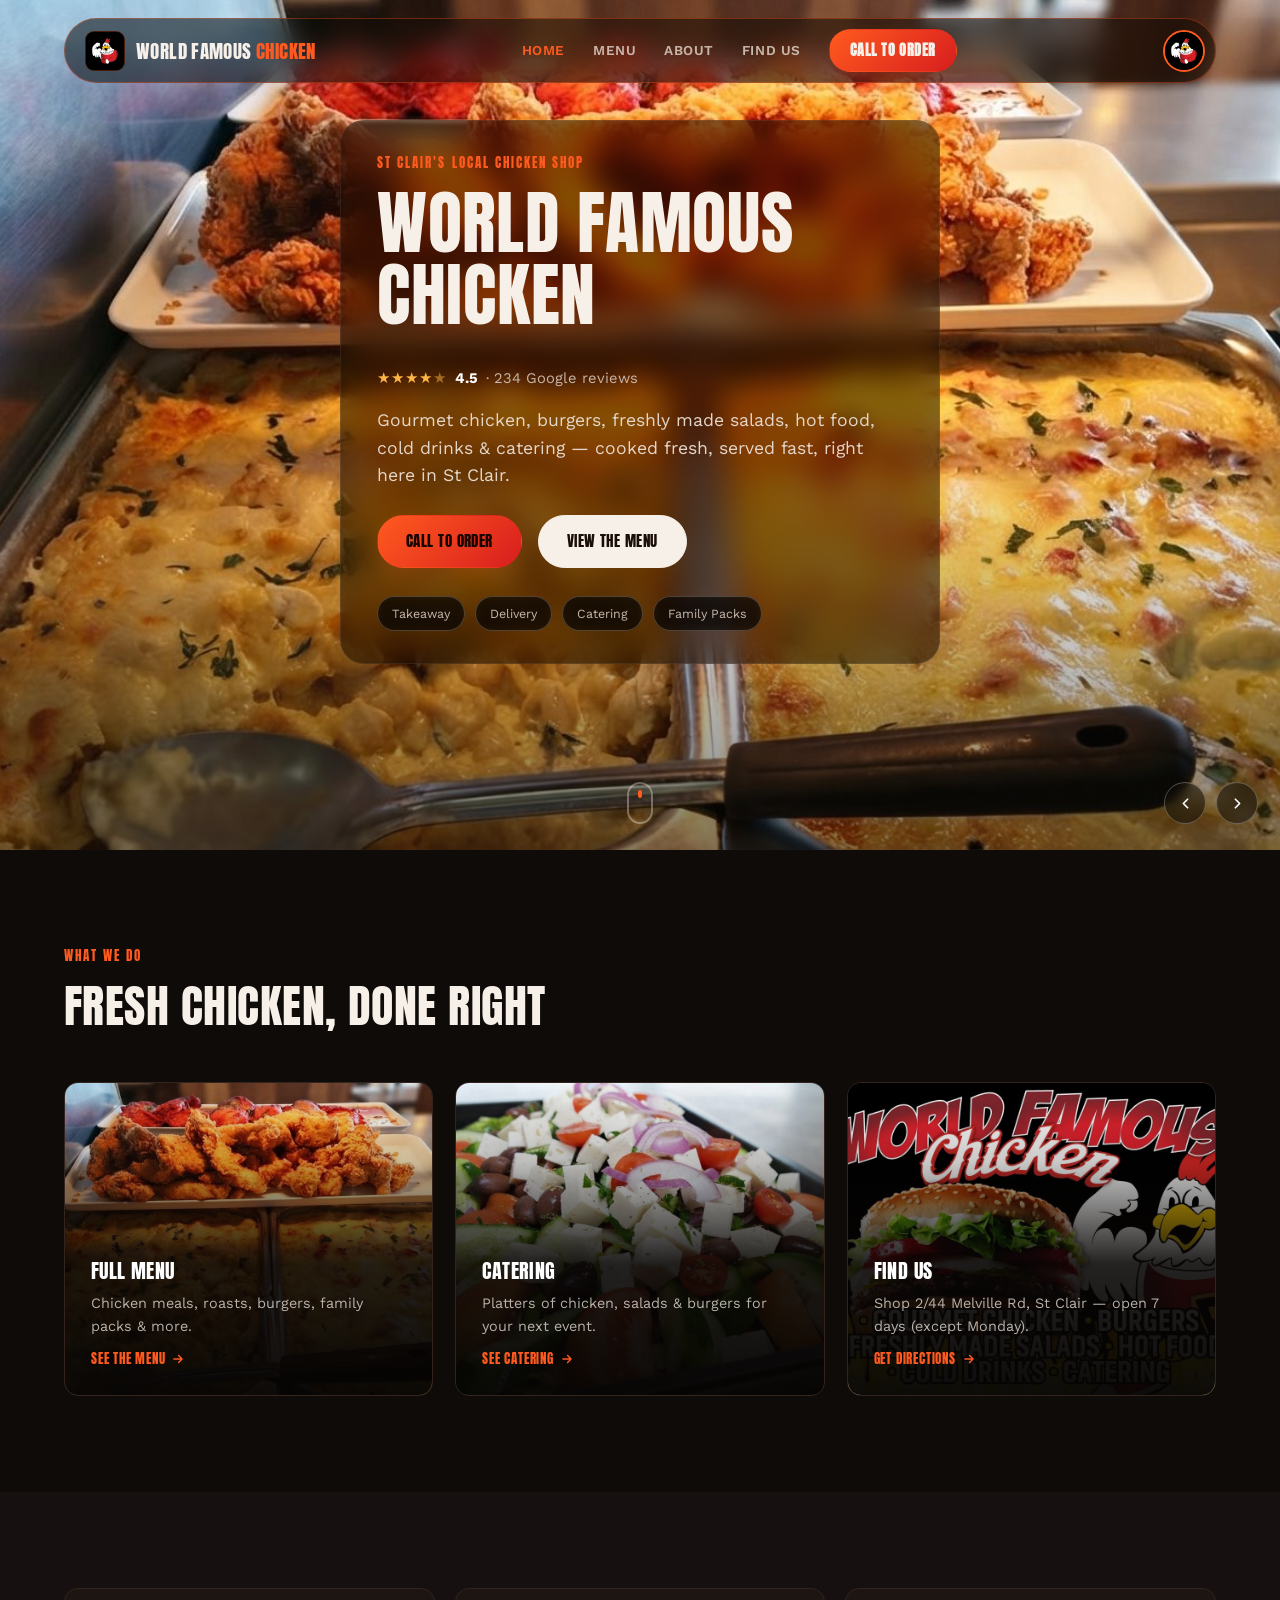
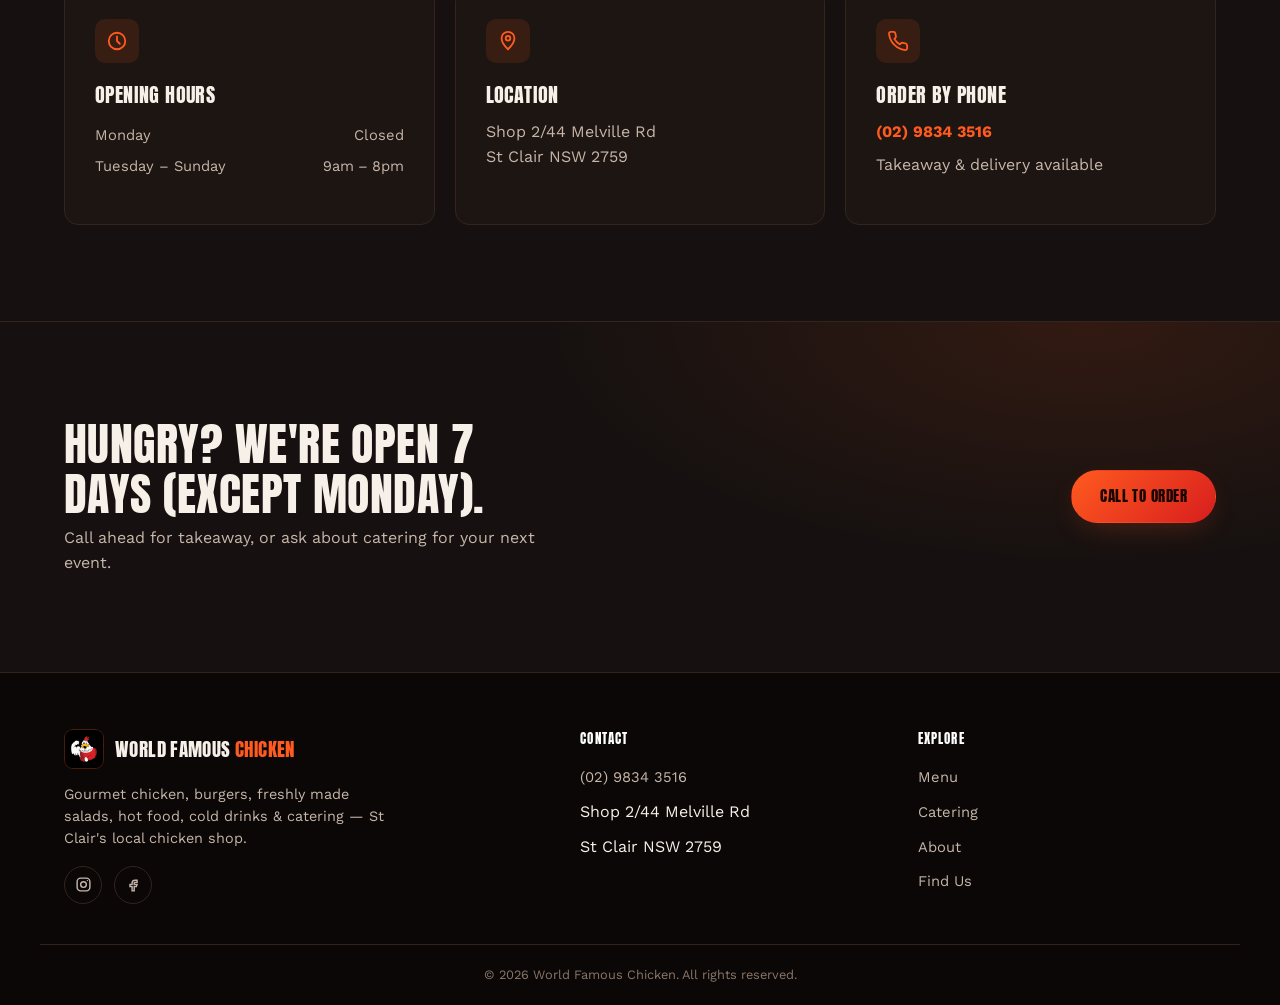
==== index.html @ 8f808a3b "Split menu into Takeaway/Catering, remove Gallery page Menu page now has a Takeaway Menu section (ex" ====
<!DOCTYPE html>
<html lang="en-AU">
<head>
<meta charset="UTF-8">
<meta name="viewport" content="width=device-width, initial-scale=1.0">
<title>World Famous Chicken | St Clair Takeaway</title>
<meta name="description" content="World Famous Chicken in St Clair NSW — gourmet chicken, burgers, freshly made salads, hot food, cold drinks and catering. Takeaway and delivery available.">
<link rel="preconnect" href="https://fonts.googleapis.com">
<link rel="preconnect" href="https://fonts.gstatic.com" crossorigin>
<link rel="stylesheet" href="https://fonts.googleapis.com/css2?family=Anton&family=Work+Sans:wght@400;500;600;700&display=swap">
<link rel="stylesheet" href="assets/css/style.css">
<script>
window.handleImgError = function (img) {
  if (img.dataset.fallbackApplied) return;
  img.dataset.fallbackApplied = 'true';
  var label = img.getAttribute('data-fallback-label') || 'Photo coming soon';
  var wrap = document.createElement('div');
  wrap.className = 'img-fallback';
  wrap.innerHTML = '<span><strong>' + label + '</strong>Photo to be added</span>';
  img.replaceWith(wrap);
};
</script>
</head>
<body>

<a class="skip-link" href="#main">Skip to content</a>
<!-- ============ HEADER ============ -->
<header class="site-header" id="siteHeader">
  <div class="container">
    <div class="header-inner">
      <a href="index.html" class="logo">
        <img src="images/logo-mascot.png" class="logo-mark" alt="World Famous Chicken mascot">
        <span class="logo-text">World Famous <em>Chicken</em></span>
      </a>

      <nav class="main-nav" id="mainNav">
      <a href="index.html" aria-current="page">Home</a>
      <a href="menu.html">Menu</a>
      <a href="about.html">About</a>
      <a href="contact.html">Find Us</a>
      <a href="tel:+61298343516" class="btn btn-primary btn-small">Call to Order</a>
      </nav>

      <span class="nav-badge">
        <img src="images/logo-mascot.png" alt="" aria-hidden="true">
      </span>

      <button class="nav-toggle" id="navToggle" aria-label="Toggle navigation" aria-expanded="false">
        <span></span><span></span><span></span>
      </button>
    </div>
  </div>
</header>
<main id="main">

  <!-- ============ HERO ============ -->
  <section class="hero" id="top">
    <div class="hero-media">
      <div class="hero-slide is-active"><img src="images/food-selection.jpg" alt="Fried chicken tenders and baked mac and cheese on display" data-fallback-label="Hot Food Display" onerror="handleImgError(this)"></div>
      <div class="hero-slide"><img src="images/greek-salad.jpg" alt="Fresh Greek salad made in-store" data-fallback-label="Fresh Salads" onerror="handleImgError(this)"></div>
      <div class="hero-slide"><img src="images/fish.jpg" alt="Fried fish and seafood cocktails on display" data-fallback-label="Hot Food Display" onerror="handleImgError(this)"></div>
      <div class="hero-overlay"></div>
      <div class="hero-arrows">
        <button class="hero-arrow" id="heroPrev" aria-label="Previous photo"><svg viewBox="0 0 24 24" fill="none" stroke="currentColor" stroke-width="2.4" stroke-linecap="round" stroke-linejoin="round"><path d="M15 6l-6 6 6 6"/></svg></button>
        <button class="hero-arrow" id="heroNext" aria-label="Next photo"><svg viewBox="0 0 24 24" fill="none" stroke="currentColor" stroke-width="2.4" stroke-linecap="round" stroke-linejoin="round"><path d="M9 6l6 6-6 6"/></svg></button>
      </div>
    </div>
    <div class="container hero-content reveal">
      <div class="hero-card">
        <p class="eyebrow">St Clair's Local Chicken Shop</p>
        <h1>World Famous<br>Chicken</h1>
        <div class="hero-rating">
          <span class="stars">★★★★<span style="opacity:.5">★</span></span>
          <strong>4.5</strong> &middot; 234 Google reviews
        </div>
        <p class="hero-sub">Gourmet chicken, burgers, freshly made salads, hot food, cold drinks &amp; catering — cooked fresh, served fast, right here in St Clair.</p>
        <div class="hero-actions">
          <a href="tel:+61298343516" class="btn btn-primary">Call to Order</a>
          <a href="menu.html" class="btn btn-light">View the Menu</a>
        </div>
        <div class="hero-tags">
          <span>Takeaway</span>
          <span>Delivery</span>
          <span>Catering</span>
          <span>Family Packs</span>
        </div>
      </div>
    </div>
    <a href="#teasers" class="scroll-cue" aria-label="Scroll to learn more"><span></span></a>
  </section>

  <!-- ============ TEASERS ============ -->
  <section class="teasers" id="teasers">
    <div class="container">
      <div class="section-head reveal">
        <p class="eyebrow">What We Do</p>
        <h2>Fresh chicken, done right</h2>
      </div>
      <div class="teaser-grid">
        <a class="teaser-card reveal" href="menu.html">
          <img src="images/food-selection.jpg" alt="Fried chicken tenders and baked mac and cheese on display" data-fallback-label="Menu" onerror="handleImgError(this)">
          <div class="teaser-overlay">
            <h3>Full Menu</h3>
            <p>Chicken meals, roasts, burgers, family packs &amp; more.</p>
            <span class="teaser-link">See the menu <svg viewBox="0 0 24 24" fill="none" stroke="currentColor" stroke-width="2.4" stroke-linecap="round" stroke-linejoin="round"><path d="M5 12h14M13 6l6 6-6 6"/></svg></span>
          </div>
        </a>
        <a class="teaser-card reveal" href="menu.html#catering">
          <img src="images/greek-salad.jpg" alt="Fresh Greek salad made in-store" data-fallback-label="Catering" onerror="handleImgError(this)">
          <div class="teaser-overlay">
            <h3>Catering</h3>
            <p>Platters of chicken, salads &amp; burgers for your next event.</p>
            <span class="teaser-link">See catering <svg viewBox="0 0 24 24" fill="none" stroke="currentColor" stroke-width="2.4" stroke-linecap="round" stroke-linejoin="round"><path d="M5 12h14M13 6l6 6-6 6"/></svg></span>
          </div>
        </a>
        <a class="teaser-card reveal" href="contact.html">
          <img src="images/world-banner.jpg" alt="World Famous Chicken branded signage" data-fallback-label="Find Us" onerror="handleImgError(this)">
          <div class="teaser-overlay">
            <h3>Find Us</h3>
            <p>Shop 2/44 Melville Rd, St Clair — open 7 days (except Monday).</p>
            <span class="teaser-link">Get directions <svg viewBox="0 0 24 24" fill="none" stroke="currentColor" stroke-width="2.4" stroke-linecap="round" stroke-linejoin="round"><path d="M5 12h14M13 6l6 6-6 6"/></svg></span>
          </div>
        </a>
      </div>
    </div>
  </section>

  <!-- ============ INFO STRIP ============ -->
  <section class="info-strip">
    <div class="container">
      <div class="info-grid">
        <div class="info-card reveal">
          <div class="info-card-icon" aria-hidden="true"><svg viewBox="0 0 24 24" fill="none" stroke="currentColor" stroke-width="2"><circle cx="12" cy="12" r="9"/><path d="M12 7v5l3 3" stroke-linecap="round"/></svg></div>
          <h3>Opening Hours</h3>
          <div class="hours-row"><span>Monday</span><span>Closed</span></div>
          <div class="hours-row"><span>Tuesday &ndash; Sunday</span><span>9am &ndash; 8pm</span></div>
        </div>
        <div class="info-card reveal">
          <div class="info-card-icon" aria-hidden="true"><svg viewBox="0 0 24 24" fill="none" stroke="currentColor" stroke-width="2"><path d="M12 21s7-6.6 7-12a7 7 0 0 0-14 0c0 5.4 7 12 7 12z"/><circle cx="12" cy="9" r="2.5"/></svg></div>
          <h3>Location</h3>
          <p style="margin:0;">Shop 2/44 Melville Rd<br>St Clair NSW 2759</p>
        </div>
        <div class="info-card reveal">
          <div class="info-card-icon" aria-hidden="true"><svg viewBox="0 0 24 24" fill="none" stroke="currentColor" stroke-width="2" stroke-linecap="round" stroke-linejoin="round"><path d="M22 16.9v3a2 2 0 0 1-2.2 2 19.8 19.8 0 0 1-8.6-3 19.5 19.5 0 0 1-6-6 19.8 19.8 0 0 1-3-8.7A2 2 0 0 1 4.1 2h3a2 2 0 0 1 2 1.7c.1.9.3 1.8.6 2.7a2 2 0 0 1-.5 2.1L8 9.7a16 16 0 0 0 6 6l1.2-1.2a2 2 0 0 1 2.1-.5c.9.3 1.8.5 2.7.6a2 2 0 0 1 1.7 2z"/></svg></div>
          <h3>Order by Phone</h3>
          <p style="margin:0;"><a href="tel:+61298343516" style="color:var(--flame1);font-weight:700;">(02) 9834 3516</a></p>
          <p style="margin-top:8px;">Takeaway &amp; delivery available</p>
        </div>
      </div>
    </div>
  </section>

  <!-- ============ CTA BANNER ============ -->
  <section class="cta-banner">
    <div class="container reveal">
      <div>
        <h2>Hungry? We're open 7 days (except Monday).</h2>
        <p>Call ahead for takeaway, or ask about catering for your next event.</p>
      </div>
      <a href="tel:+61298343516" class="btn btn-primary">Call to Order</a>
    </div>
  </section>
</main>

<!-- ============ FOOTER ============ -->
<footer class="site-footer">
  <div class="container footer-inner">
    <div class="footer-brand">
      <a href="index.html" class="logo">
        <img src="images/logo-mascot.png" class="logo-mark" alt="World Famous Chicken mascot">
        <span class="logo-text">World Famous <em>Chicken</em></span>
      </a>
      <p>Gourmet chicken, burgers, freshly made salads, hot food, cold drinks &amp; catering — St Clair's local chicken shop.</p>
      <div class="footer-social">
        <a href="https://www.instagram.com/world.famouschicken/" aria-label="Instagram" target="_blank" rel="noopener"><svg viewBox="0 0 24 24" fill="none" stroke="currentColor" stroke-width="2"><rect x="3" y="3" width="18" height="18" rx="5"/><circle cx="12" cy="12" r="4"/><circle cx="17.5" cy="6.5" r="1" fill="currentColor" stroke="none"/></svg></a>
        <a href="https://www.facebook.com/wfc202/" aria-label="Facebook" target="_blank" rel="noopener"><svg viewBox="0 0 24 24" fill="none" stroke="currentColor" stroke-width="2"><path d="M14 9h3V6h-3a4 4 0 0 0-4 4v2H7v3h3v6h3v-6h3l1-3h-4v-2a1 1 0 0 1 1-1z"/></svg></a>
      </div>
    </div>

    <div class="footer-col">
      <h4>Contact</h4>
      <ul>
        <li><a href="tel:+61298343516">(02) 9834 3516</a></li>
        <li>Shop 2/44 Melville Rd</li>
        <li>St Clair NSW 2759</li>
      </ul>
    </div>

    <div class="footer-col">
      <h4>Explore</h4>
      <ul>
        <li><a href="menu.html">Menu</a></li>
        <li><a href="menu.html#catering">Catering</a></li>
        <li><a href="about.html">About</a></li>
        <li><a href="contact.html">Find Us</a></li>
      </ul>
    </div>
  </div>
  <div class="container footer-bottom">
    <p>&copy; <span id="year"></span> World Famous Chicken. All rights reserved.</p>
  </div>
</footer>

<script src="assets/js/main.js"></script>
</body>
</html>
---- assets/css/style.css ----
/* ===========================================================
   World Famous Chicken — stylesheet
   =========================================================== */

:root{
  --bg: #0e0b09;
  --bg-alt: #161110;
  --surface: #1c1512;
  --surface-2: #241a16;
  --border: #33241d;
  --text: #f7f0e8;
  --text-dim: #c7b6a9;
  --text-faint: #8a7669;
  --flame1: #ff5a1f;
  --flame2: #d81e1e;
  --flame-glow: rgba(255, 90, 31, .28);
  --gold: #ffb545;
  --radius: 14px;
  --radius-sm: 8px;
  --maxw: 1200px;
  --ease: cubic-bezier(.22,.68,0,1);
}

*, *::before, *::after{ box-sizing: border-box; }
html{ scroll-behavior: smooth; }
html, body{ margin:0; padding:0; }

body{
  background: var(--bg);
  color: var(--text);
  font-family: "Work Sans", -apple-system, BlinkMacSystemFont, "Segoe UI", Roboto, "Helvetica Neue", Arial, sans-serif;
  line-height: 1.55;
  -webkit-font-smoothing: antialiased;
}

img{ max-width:100%; display:block; }
a{ color: inherit; text-decoration: none; }

h1,h2,h3,h4{
  font-family: "Anton", "Work Sans", sans-serif;
  font-weight: 400;
  letter-spacing: .01em;
  text-transform: uppercase;
  margin: 0 0 .5em;
  color: var(--text);
  text-wrap: balance;
}
h1{ font-size: clamp(2.3rem, 6vw, 4.4rem); line-height: 1.02; }
h2{ font-size: clamp(1.9rem, 3.8vw, 2.9rem); line-height: 1.08; }
h3{ font-size: 1.25rem; letter-spacing: .02em; }
p{ margin: 0 0 1em; color: var(--text-dim); }

.container{
  max-width: var(--maxw);
  margin: 0 auto;
  padding: 0 24px;
}

.skip-link{
  position:absolute; left:-999px; top:0;
  background: var(--flame1); color:#1a0800; padding: 10px 16px;
  border-radius: 0 0 8px 0; z-index: 200; font-weight:700;
}
.skip-link:focus{ left:0; }

/* ---------- buttons ---------- */
.btn{
  display:inline-flex; align-items:center; justify-content:center;
  padding: 14px 28px;
  border-radius: 999px;
  font-family: "Anton", sans-serif;
  font-weight: 400;
  letter-spacing: .03em;
  text-transform: uppercase;
  font-size: .92rem;
  border: 1px solid transparent;
  cursor: pointer;
  transition: transform .25s var(--ease), box-shadow .25s var(--ease), background .25s var(--ease), border-color .25s var(--ease);
  white-space: nowrap;
}
.btn:hover{ transform: translateY(-2px); }
.btn-primary{
  background: linear-gradient(135deg, var(--flame1), var(--flame2));
  color: #180500;
  box-shadow: 0 10px 30px -10px var(--flame-glow);
}
.btn-primary:hover{ box-shadow: 0 14px 34px -8px var(--flame-glow); }
.btn-outline{
  background: transparent;
  border-color: rgba(247,240,232,.28);
  color: var(--text);
}
.btn-outline:hover{ border-color: var(--flame1); color: var(--flame1); }
.btn-light{
  background: #f7f0e8;
  border-color: #f7f0e8;
  color: #1a0f08;
}
.btn-light:hover{ background:#fff; border-color:#fff; }
.btn-block{ width:100%; }
.btn-small{ padding: 10px 20px; font-size:.82rem; }

/* ---------- header ---------- */
.site-header{
  position: fixed; top:0; left:0; right:0; z-index: 100;
  padding: 18px 0;
  transition: padding .3s var(--ease);
}
.site-header.scrolled{ padding: 12px 0; }
.header-inner{
  display:flex; align-items:center; justify-content:space-between;
  gap: 18px;
  padding: 10px 10px 10px 20px;
  background: rgba(14,11,9,.55);
  backdrop-filter: blur(14px) saturate(140%);
  -webkit-backdrop-filter: blur(14px) saturate(140%);
  border: 1px solid rgba(255,90,31,.35);
  border-radius: 999px;
  transition: background .3s var(--ease), border-color .3s var(--ease), box-shadow .3s var(--ease);
}
.site-header.scrolled .header-inner{
  background: rgba(14,11,9,.92);
  border-color: rgba(255,90,31,.55);
  box-shadow: 0 10px 30px -14px rgba(0,0,0,.6);
}
.nav-badge{
  display:flex; align-items:center; justify-content:center;
  width:42px; height:42px; border-radius:50%; flex-shrink:0;
  border: 2px solid var(--flame1); overflow:hidden;
  background:#0b0704;
}
.nav-badge img{ width:100%; height:100%; object-fit:cover; }
.logo{ display:flex; align-items:center; gap:11px; font-family:"Anton",sans-serif; font-weight:400; font-size:1.2rem; letter-spacing:.02em; text-transform:uppercase; }
.logo-mark{
  display:inline-block;
  width:40px; height:40px; border-radius: 9px;
  object-fit: cover; object-position: center;
  background: #0b0704;
  border: 1px solid rgba(255,90,31,.25);
}
.logo-text em{ color: var(--flame1); font-style: normal; }

.main-nav{ display:flex; align-items:center; gap: 28px; }
.main-nav a{
  font-size:.85rem; color: var(--text-dim); font-weight:600;
  letter-spacing:.04em; text-transform:uppercase;
  transition: color .2s;
}
.main-nav a:hover{ color: var(--text); }
.main-nav a.btn{ color: inherit; }
.main-nav a[aria-current="page"]{ color: var(--flame1); }

.nav-toggle{
  display:none; background:none; border:0; cursor:pointer;
  width:40px; height:40px; padding:8px; flex-direction:column; justify-content:space-between;
}
.nav-toggle span{ display:block; height:2px; background: var(--text); border-radius:2px; transition: transform .25s, opacity .25s; }

/* ---------- hero ---------- */
.hero{
  position:relative; min-height: 92vh; display:flex; align-items:center;
  overflow:hidden; padding-top: 90px;
}
.hero-media{ position:absolute; inset:0; z-index:0; }
.hero-slide{ position:absolute; inset:0; opacity:0; transition: opacity 1.1s ease; }
.hero-slide.is-active{ opacity:1; }
.hero-slide img{ width:100%; height:100%; object-fit:cover; }
.hero-media .img-fallback{ position:absolute; inset:0; }
.hero-arrows{
  position:absolute; right: 22px; bottom: 26px; z-index:2;
  display:flex; gap:10px;
}
.hero-arrow{
  width:42px; height:42px; border-radius:50%;
  display:flex; align-items:center; justify-content:center;
  background: rgba(14,11,9,.55); border:1px solid rgba(247,240,232,.28);
  color:#fff; cursor:pointer; transition: all .2s;
  backdrop-filter: blur(6px);
}
.hero-arrow:hover{ background: var(--flame1); border-color: var(--flame1); color:#180500; }
.hero-arrow svg{ width:17px; height:17px; }
.hero-overlay{
  position:absolute; inset:0;
  background: linear-gradient(180deg, rgba(9,6,5,0) 55%, rgba(9,6,5,.5) 100%);
}
.hero-content{ position:relative; z-index:1; max-width: 760px; padding-top: 30px; padding-bottom: 90px; }
.hero-card{
  display:inline-block; max-width: 600px;
  padding: 32px 36px;
  background: rgba(9,6,5,.5);
  backdrop-filter: blur(16px) saturate(140%);
  -webkit-backdrop-filter: blur(16px) saturate(140%);
  border-radius: 24px;
  border: 1px solid rgba(255,255,255,.07);
}
.eyebrow{
  font-family: "Anton", sans-serif;
  text-transform: uppercase; letter-spacing:.16em; font-size:.8rem;
  color: var(--flame1); font-weight:400; margin-bottom: 14px;
}
.hero-sub{ font-size: 1.1rem; max-width: 560px; color: #e4d7ca; }
.hero-actions{ display:flex; gap:16px; flex-wrap:wrap; margin: 26px 0 28px; }
.hero-tags{ display:flex; flex-wrap:wrap; gap:10px; }
.hero-tags span{
  font-size:.78rem; padding: 7px 14px; border-radius:999px;
  border:1px solid rgba(247,240,232,.22); color: var(--text-dim);
  background: rgba(9,6,5,.55); backdrop-filter: blur(4px);
}
.hero-rating{
  display:inline-flex; align-items:center; gap:8px; margin-bottom:18px;
  font-size:.92rem; color: var(--text-dim);
}
.hero-rating .stars{ color: var(--gold); letter-spacing:1px; }
.hero-rating strong{ color:#fff; }

.scroll-cue{
  position:absolute; bottom: 26px; left:50%; transform: translateX(-50%);
  width: 26px; height: 42px; border: 2px solid rgba(247,240,232,.35); border-radius: 20px;
  z-index:1;
}
.scroll-cue span{
  position:absolute; top:6px; left:50%; transform: translateX(-50%);
  width:4px; height:8px; border-radius:2px; background: var(--flame1);
  animation: cue 1.8s infinite;
}
@keyframes cue{ 0%{ opacity:1; top:6px; } 70%{ opacity:0; top:22px; } 100%{ opacity:0; top:6px; } }

/* ---------- interior page hero ---------- */
.page-hero{
  position:relative; overflow:hidden;
  padding: 164px 0 60px;
  background:
    radial-gradient(700px 420px at 12% 0%, rgba(255,90,31,.14), transparent 60%),
    var(--bg);
  border-bottom: 1px solid var(--border);
}
.page-hero .eyebrow{ margin-bottom: 10px; }
.page-hero h1{ font-size: clamp(2.1rem, 4.6vw, 3.3rem); max-width: 720px; }
.page-hero p{ max-width: 620px; font-size: 1.05rem; margin:0; }

/* ---------- sections generic ---------- */
section{ padding: 96px 0; }
.section-head{ max-width: 700px; margin-bottom: 52px; }
.section-head.light h2, .section-head.light p{ color: #fff; }
.section-head.light .section-sub{ color: rgba(255,255,255,.65); }
.section-sub{ color: var(--text-dim); font-size: 1.05rem; }

/* ---------- homepage teaser cards ---------- */
.teasers{ background: var(--bg); }
.teaser-grid{ display:grid; grid-template-columns: repeat(3, 1fr); gap: 22px; }
.teaser-card{
  position:relative; display:block; overflow:hidden;
  border-radius: var(--radius); border:1px solid var(--border);
  aspect-ratio: 4/3.4;
  transition: transform .3s var(--ease), border-color .3s;
}
.teaser-card:hover{ transform: translateY(-4px); border-color: rgba(255,90,31,.4); }
.teaser-card img{ width:100%; height:100%; object-fit:cover; transition: transform .6s var(--ease); }
.teaser-card:hover img{ transform: scale(1.05); }
.teaser-card .img-fallback{ position:absolute; inset:0; }
.teaser-overlay{
  position:absolute; inset:0; display:flex; flex-direction:column; justify-content:flex-end;
  padding: 26px; background: linear-gradient(0deg, rgba(6,4,3,.97) 0%, rgba(6,4,3,.88) 42%, rgba(6,4,3,.2) 75%, transparent 100%);
}
.teaser-overlay h3{ color:#fff; margin-bottom: 6px; }
.teaser-overlay p{ color: rgba(247,240,232,.72); font-size:.9rem; margin: 0 0 12px; max-width: 32ch; }
.teaser-link{
  display:inline-flex; align-items:center; gap:6px;
  color: var(--flame1); font-family:"Anton",sans-serif; font-weight:400; font-size:.82rem;
  text-transform: uppercase; letter-spacing:.06em;
}
.teaser-link svg{ width:14px; height:14px; transition: transform .25s var(--ease); }
.teaser-card:hover .teaser-link svg{ transform: translateX(4px); }

/* ---------- info strip (hours / address / phone) ---------- */
.info-strip{ background: var(--bg-alt); }
.info-grid{ display:grid; grid-template-columns: repeat(3, 1fr); gap: 20px; }
.info-card{
  background: var(--surface); border:1px solid var(--border); border-radius: var(--radius);
  padding: 30px; transition: transform .3s var(--ease), border-color .3s;
}
.info-card:hover{ transform: translateY(-4px); border-color: rgba(255,90,31,.35); }
.info-card-icon{
  width:44px; height:44px; border-radius: 10px;
  background: rgba(255,90,31,.12); color: var(--flame1);
  display:flex; align-items:center; justify-content:center; margin-bottom: 16px;
}
.info-card-icon svg{ width:22px; height:22px; }
.info-card h3{ margin-bottom:10px; }
.info-card .hours-row{ display:flex; justify-content:space-between; font-size:.92rem; padding:4px 0; color: var(--text-dim); }
.info-card .hours-row.today{ color: var(--text); font-weight:600; }
.info-card .hours-row span:last-child{ font-variant-numeric: tabular-nums; }

/* ---------- cta banner ---------- */
.cta-banner{
  background:
    radial-gradient(900px 400px at 85% 0%, rgba(255,90,31,.12), transparent 60%),
    var(--bg-alt);
  border-top: 1px solid var(--border);
}
.cta-banner .container{
  display:flex; align-items:center; justify-content:space-between; flex-wrap:wrap; gap: 24px;
}
.cta-banner h2{ margin:0; max-width: 520px; }
.cta-banner p{ margin: 8px 0 0; max-width: 480px; }

/* ---------- menu ---------- */
.menu-nav{
  position: sticky; top: 74px; z-index: 40;
  display:flex; gap:10px; overflow-x:auto; padding: 14px 0;
  background: var(--bg); border-bottom: 1px solid var(--border);
  scrollbar-width: none;
}
.menu-nav::-webkit-scrollbar{ display:none; }
.menu-nav a{
  flex: 0 0 auto; padding: 9px 18px; border-radius:999px; border:1px solid var(--border);
  font-family:"Anton",sans-serif; font-size:.8rem; letter-spacing:.04em; text-transform:uppercase;
  color: var(--text-dim); transition: all .2s;
}
.menu-nav a:hover, .menu-nav a.active{ color:#180500; background: linear-gradient(135deg, var(--flame1), var(--flame2)); border-color: transparent; }

.menu-takeaway-wrap{ position:relative; }
.menu-section-head{ padding: 56px 0 8px; scroll-margin-top: 90px; }
.menu-section-head + .menu-section-head{ border-top: 1px solid var(--border); margin-top: 20px; }
.menu-section-head h2{ margin: 6px 0 12px; }
.menu-section-head p{ max-width: 640px; }

.catering-placeholder{
  border: 1px dashed var(--border); border-radius: 20px;
  padding: 48px 32px; text-align:center; background: var(--surface);
  margin-bottom: 20px;
}
.catering-placeholder p{ max-width:520px; margin:0 auto 22px; font-size:1.05rem; }

.menu-category{ padding: 64px 0; border-bottom: 1px solid var(--border); scroll-margin-top: 150px; }
.menu-category:last-child{ border-bottom:none; }
.menu-cat-head{ display:flex; align-items:baseline; gap:16px; margin-bottom: 30px; }
.menu-cat-head h2{ margin:0; }
.menu-cat-note{ color: var(--text-faint); font-size:.85rem; }

.menu-grid{ display:grid; grid-template-columns: repeat(2, 1fr); gap: 14px 32px; }
.menu-item{
  display:flex; justify-content:space-between; gap: 18px;
  padding: 16px 0; border-bottom: 1px dashed var(--border);
}
.menu-item-name{ font-family:"Anton",sans-serif; font-size:1rem; letter-spacing:.01em; color:#fff; margin-bottom:4px; text-transform:none; }
.menu-item-desc{ font-size:.86rem; color: var(--text-faint); margin:0; }
.menu-item-price{
  font-variant-numeric: tabular-nums; font-weight:700; color: var(--flame1);
  white-space:nowrap; text-align:right; font-size:1rem; padding-top:1px;
}
.menu-item-price small{ display:block; font-size:.68rem; color: var(--text-faint); font-weight:500; text-transform:uppercase; letter-spacing:.05em; }

.menu-tier-price{ display:flex; flex-direction:column; gap:2px; align-items:flex-end; }
.menu-tier-price .tier{ display:flex; gap:8px; align-items:baseline; justify-content:flex-end; }
.menu-tier-price .tier-label{ font-size:.68rem; color:var(--text-faint); text-transform:uppercase; letter-spacing:.05em; width:44px; text-align:right; }

.family-pack-grid{ display:grid; grid-template-columns: repeat(4, 1fr); gap: 18px; }
.family-pack-card{
  background: var(--surface); border:1px solid var(--border); border-radius: var(--radius);
  padding: 24px; display:flex; flex-direction:column; gap:10px;
  transition: transform .3s var(--ease), border-color .3s;
}
.family-pack-card:hover{ transform: translateY(-4px); border-color: rgba(255,90,31,.4); }
.family-pack-card .price{ font-family:"Anton",sans-serif; font-size:1.8rem; color: var(--flame1); }
.family-pack-card h3{ margin-bottom:0; font-size:1.05rem; }
.family-pack-card p{ font-size:.85rem; margin:0; }

/* ---------- fallback placeholder ---------- */
.img-fallback{
  width:100%; height:100%; min-height: 100%;
  display:flex; align-items:center; justify-content:center; text-align:center;
  padding: 20px;
  background:
    radial-gradient(circle at 30% 20%, rgba(255,90,31,.16), transparent 55%),
    repeating-linear-gradient(135deg, rgba(247,240,232,.035) 0 2px, transparent 2px 14px),
    linear-gradient(160deg, #221712, #100b09);
  color: var(--text-dim);
  font-size: .82rem;
  border: 1px dashed rgba(247,240,232,.14);
}
.img-fallback strong{ display:block; color: var(--flame1); font-weight:700; margin-bottom:4px; font-size:.9rem; }

/* ---------- about ---------- */
.about{ background: var(--bg); }
.feature-image{
  border-radius: var(--radius); overflow:hidden; border:1px solid var(--border);
  margin-bottom: 48px; max-width: 620px;
}
.feature-image img{ width:100%; height:auto; display:block; }
.about-grid{ display:grid; grid-template-columns: repeat(2, 1fr); gap: 28px; }
.about-card{
  background: var(--surface);
  border: 1px solid var(--border);
  border-radius: var(--radius);
  padding: 34px;
  transition: transform .3s var(--ease), border-color .3s;
}
.about-card:hover{ transform: translateY(-4px); border-color: rgba(255,90,31,.35); }
.about-card-icon{
  width:50px; height:50px; border-radius: 12px;
  background: rgba(255,90,31,.1); color: var(--flame1);
  display:flex; align-items:center; justify-content:center; margin-bottom: 18px;
}
.about-card-icon svg{ width:24px; height:24px; }

/* ---------- reviews ---------- */
.reviews{ background: var(--bg-alt); }
.review-grid{ display:grid; grid-template-columns: repeat(3, 1fr); gap: 20px; }
.review-card{
  background: var(--surface); border:1px solid var(--border); border-radius: var(--radius);
  padding: 26px;
}
.review-stars{ color: var(--gold); letter-spacing:2px; margin-bottom:12px; display:block; }
.review-card p{ font-size:.94rem; margin-bottom: 14px; }
.review-name{ font-family:"Anton",sans-serif; font-size:.82rem; letter-spacing:.03em; color:#fff; text-transform:uppercase; }

/* ---------- contact ---------- */
.contact{ background: var(--bg-alt); }
.contact-grid{ display:grid; grid-template-columns: 1fr 1fr; gap: 56px; align-items:start; }
.contact-points{ list-style:none; padding:0; margin: 24px 0 0; display:grid; gap: 12px; }
.contact-points li{
  padding: 14px 18px; background: var(--surface); border:1px solid var(--border);
  border-radius: var(--radius-sm); color: var(--text-dim); font-size:.92rem;
}
.contact-points strong{ color: var(--flame1); }
.map-embed{ border-radius: var(--radius); overflow:hidden; border:1px solid var(--border); aspect-ratio: 4/3; }
.map-embed iframe{ width:100%; height:100%; border:0; filter: grayscale(.3) invert(.92) contrast(.9); }

/* ---------- footer ---------- */
.site-footer{ background:#0a0706; border-top: 1px solid var(--border); padding-top: 56px; }
.footer-inner{
  display:grid; grid-template-columns: 1.6fr 1fr 1fr; gap: 40px; padding-bottom: 40px;
}
.footer-brand p{ margin-top: 14px; max-width: 320px; font-size:.9rem; }
.footer-social{ display:flex; gap:12px; margin-top:16px; }
.footer-social a{
  width:38px; height:38px; border-radius:50%; border:1px solid var(--border);
  display:flex; align-items:center; justify-content:center; color: var(--text-dim);
  transition: all .2s;
}
.footer-social a:hover{ color:#180500; background: var(--flame1); border-color: transparent; }
.footer-social svg{ width:17px; height:17px; }
.footer-col h4{ color:#fff; font-size:.82rem; text-transform:uppercase; letter-spacing:.08em; margin-bottom: 16px; font-family:"Anton",sans-serif; font-weight:400; }
.footer-col ul{ list-style:none; margin:0; padding:0; display:grid; gap: 10px; }
.footer-col a{ color: var(--text-dim); font-size:.92rem; transition: color .2s; }
.footer-col a:hover{ color: var(--flame1); }
.footer-bottom{ border-top: 1px solid var(--border); padding: 20px 24px; }
.footer-bottom p{ margin:0; font-size:.8rem; color: var(--text-faint); text-align:center; }

/* ---------- scroll reveal ---------- */
.reveal{ opacity:0; transform: translateY(28px); transition: opacity .8s var(--ease), transform .8s var(--ease); }
.reveal.is-visible{ opacity:1; transform: translateY(0); }

@media (prefers-reduced-motion: reduce){
  html{ scroll-behavior:auto; }
  .reveal{ opacity:1; transform:none; transition:none; }
}

/* ---------- responsive ---------- */
@media (max-width: 980px){
  .about-grid, .contact-grid{ grid-template-columns: 1fr; }
  .info-grid{ grid-template-columns: 1fr; }
  .teaser-grid{ grid-template-columns: 1fr; }
  .family-pack-grid{ grid-template-columns: repeat(2, 1fr); }
  .review-grid{ grid-template-columns: 1fr; }
  .menu-grid{ grid-template-columns: 1fr; }
  .footer-inner{ grid-template-columns: 1fr 1fr; }
  .footer-brand{ grid-column: 1 / -1; }
}

@media (max-width: 760px){
  .main-nav{
    position: fixed; top: 0; right: 0; height: 100vh; width: min(78vw, 320px);
    background: var(--bg-alt); border-left: 1px solid var(--border);
    flex-direction: column; align-items: flex-start; justify-content:flex-start;
    padding: 100px 28px 28px; gap: 22px;
    transform: translateX(100%); transition: transform .35s var(--ease);
  }
  .main-nav.open{ transform: translateX(0); }
  .main-nav a{ font-size: 1rem; }
  .main-nav a.btn{ margin-top: 10px; }
  .nav-toggle{ display:flex; z-index: 110; }
  .nav-toggle.open span:nth-child(1){ transform: translateY(7px) rotate(45deg); }
  .nav-toggle.open span:nth-child(2){ opacity:0; }
  .nav-toggle.open span:nth-child(3){ transform: translateY(-7px) rotate(-45deg); }
  .nav-badge{ display:none; }
  .hero-arrows{ right: 14px; bottom: 18px; }
  .hero-arrow{ width:36px; height:36px; }
  .hero-card{ display:block; padding: 26px 22px; border-radius: 18px; }

  .family-pack-grid{ grid-template-columns: 1fr; }
  section{ padding: 64px 0; }
  .page-hero{ padding: 136px 0 46px; }
  .cta-banner .container{ flex-direction:column; align-items:flex-start; }
  .menu-nav{ top: 64px; }
}
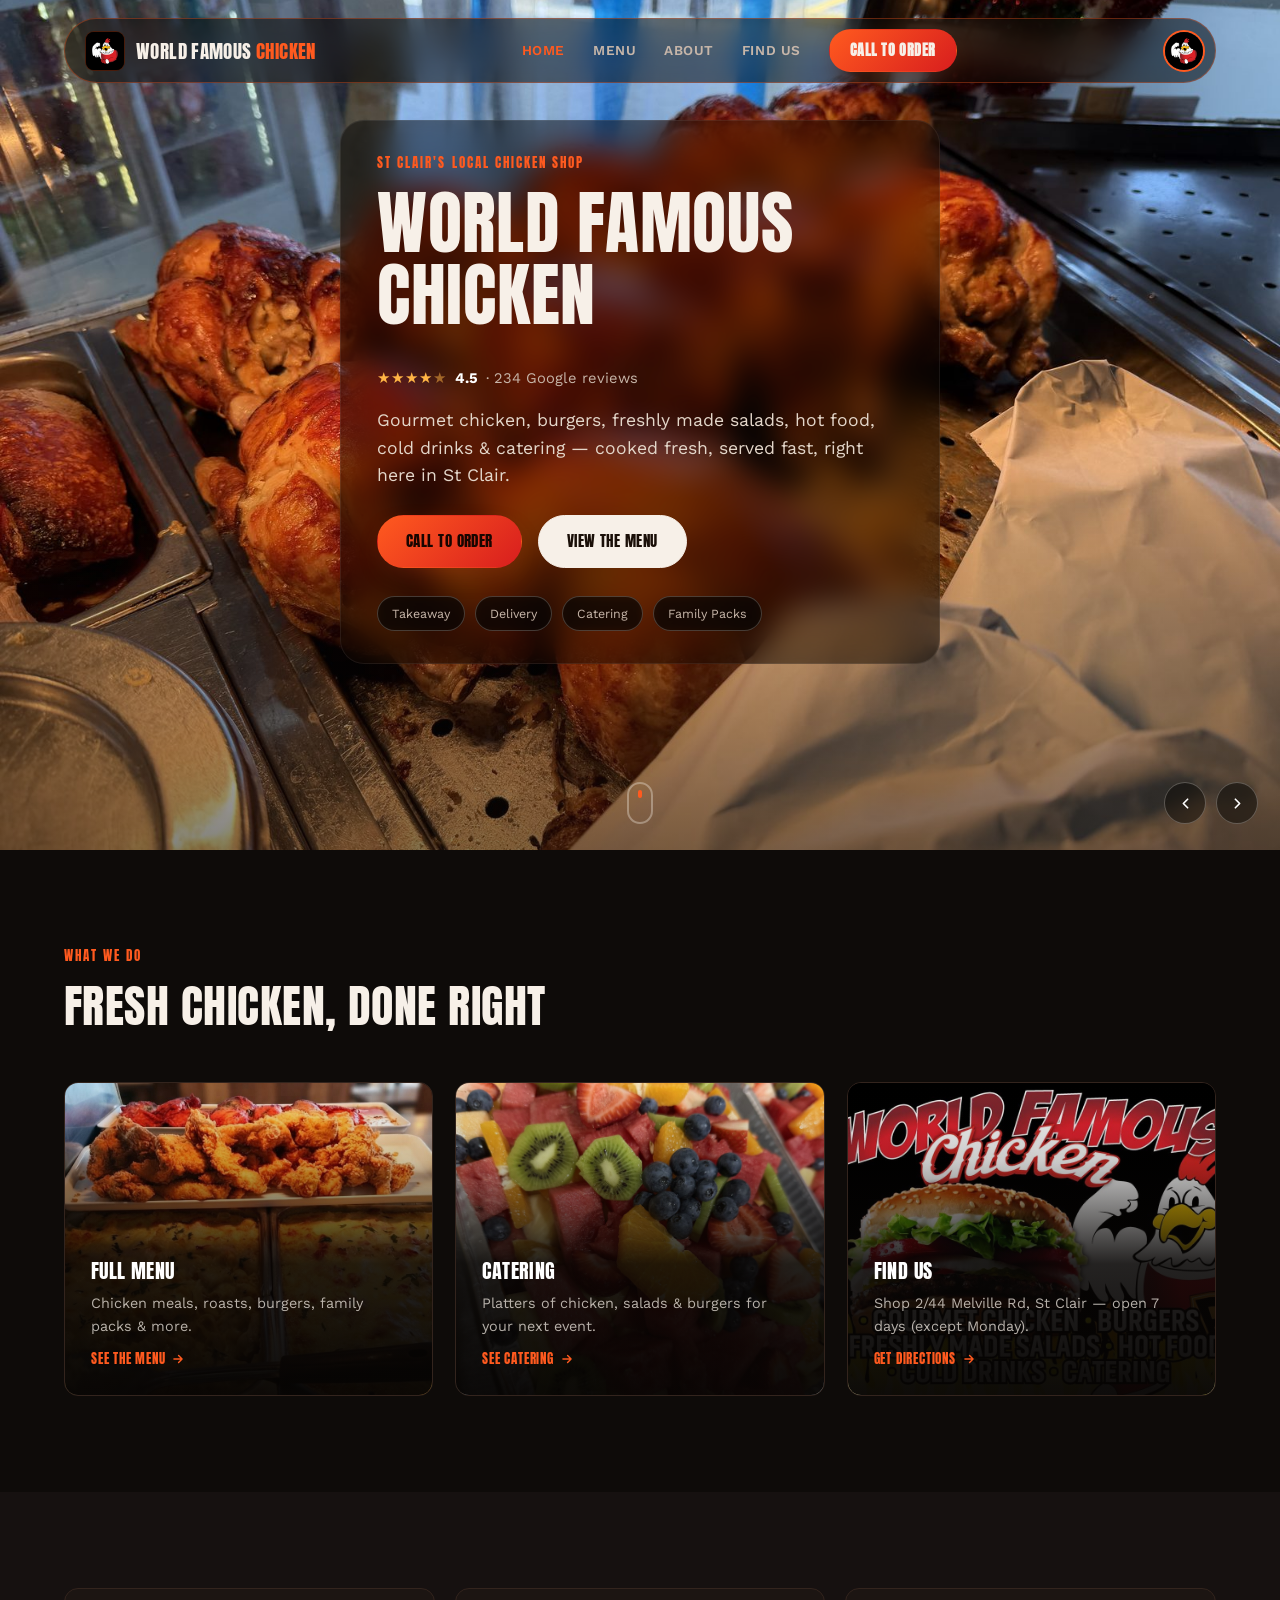
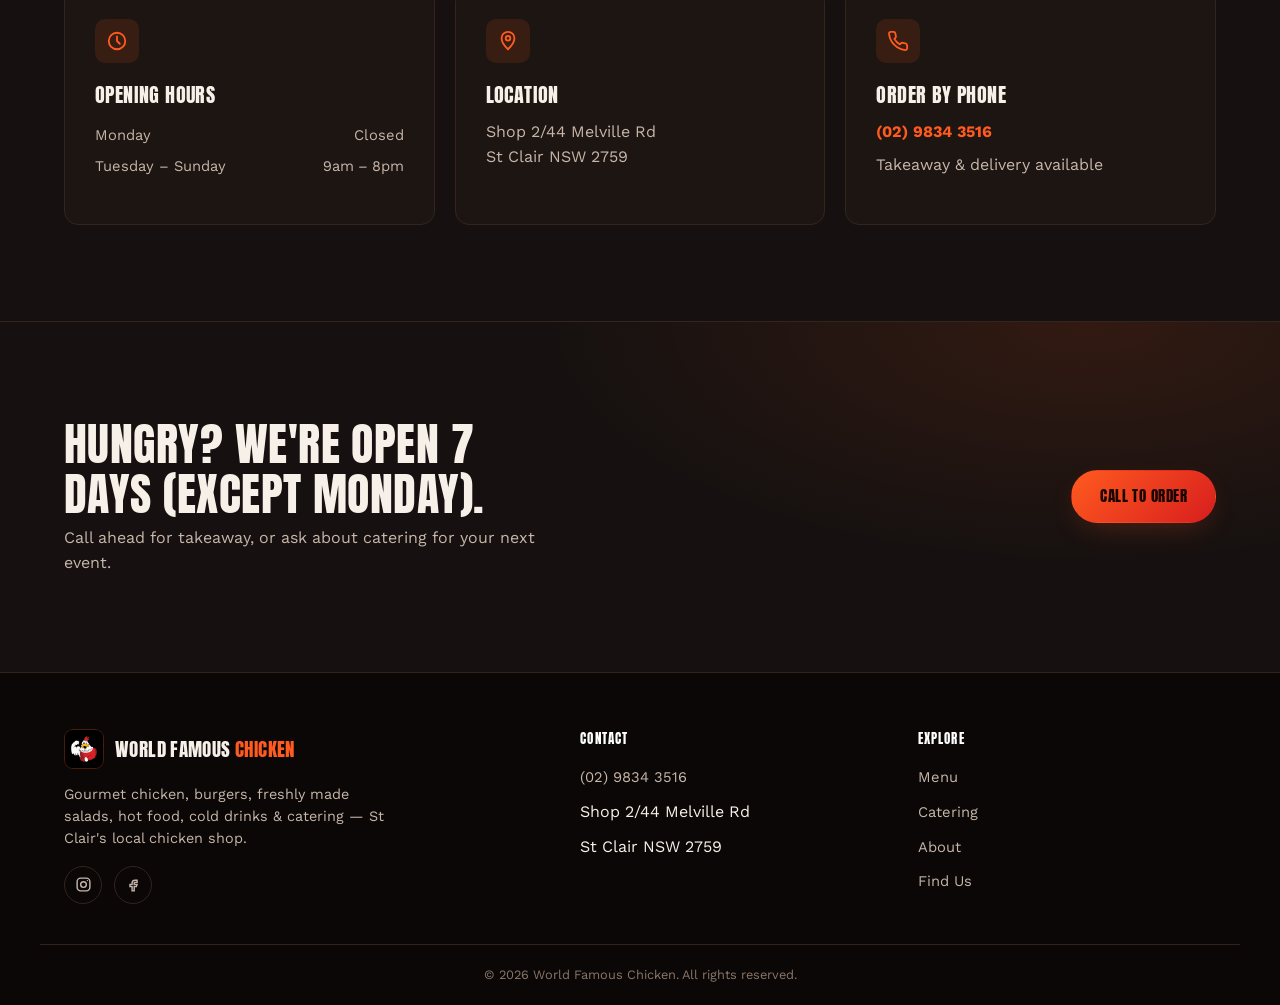
==== commit 2894d400: "Add full catering menu, new takeaway items, and new photos - Menu: replace the catering placeholder " ====
--- a/index.html
+++ b/index.html
@@ -56,9 +56,9 @@
   <!-- ============ HERO ============ -->
   <section class="hero" id="top">
     <div class="hero-media">
-      <div class="hero-slide is-active"><img src="images/food-selection.jpg" alt="Fried chicken tenders and baked mac and cheese on display" data-fallback-label="Hot Food Display" onerror="handleImgError(this)"></div>
-      <div class="hero-slide"><img src="images/greek-salad.jpg" alt="Fresh Greek salad made in-store" data-fallback-label="Fresh Salads" onerror="handleImgError(this)"></div>
-      <div class="hero-slide"><img src="images/fish.jpg" alt="Fried fish and seafood cocktails on display" data-fallback-label="Hot Food Display" onerror="handleImgError(this)"></div>
+      <div class="hero-slide is-active"><img src="images/roast-chickens-tray.jpg" alt="Fresh roasted whole chickens on display" data-fallback-label="World Famous Chicken — Fresh Roasted" onerror="handleImgError(this)"></div>
+      <div class="hero-slide"><img src="images/chicken-skewers-caesar.jpg" alt="Flame-grilled chicken skewers and fresh Caesar salad" data-fallback-label="Flame Grilled &amp; Fresh Salads" onerror="handleImgError(this)"></div>
+      <div class="hero-slide"><img src="images/chicken-skewers-salad.jpg" alt="Flame-grilled chicken skewers and fresh Greek salad" data-fallback-label="Flame Grilled &amp; Fresh Salads" onerror="handleImgError(this)"></div>
       <div class="hero-overlay"></div>
       <div class="hero-arrows">
         <button class="hero-arrow" id="heroPrev" aria-label="Previous photo"><svg viewBox="0 0 24 24" fill="none" stroke="currentColor" stroke-width="2.4" stroke-linecap="round" stroke-linejoin="round"><path d="M15 6l-6 6 6 6"/></svg></button>
@@ -106,7 +106,7 @@
           </div>
         </a>
         <a class="teaser-card reveal" href="menu.html#catering">
-          <img src="images/greek-salad.jpg" alt="Fresh Greek salad made in-store" data-fallback-label="Catering" onerror="handleImgError(this)">
+          <img src="images/catering-fruit.jpg" alt="Fresh fruit platter prepared for catering" data-fallback-label="Catering" onerror="handleImgError(this)">
           <div class="teaser-overlay">
             <h3>Catering</h3>
             <p>Platters of chicken, salads &amp; burgers for your next event.</p>
--- a/assets/css/style.css
+++ b/assets/css/style.css
@@ -319,7 +319,7 @@
 }
 .menu-nav a:hover, .menu-nav a.active{ color:#180500; background: linear-gradient(135deg, var(--flame1), var(--flame2)); border-color: transparent; }
 
-.menu-takeaway-wrap{ position:relative; }
+.menu-takeaway-wrap, .menu-catering-wrap{ position:relative; }
 .menu-section-head{ padding: 56px 0 8px; scroll-margin-top: 90px; }
 .menu-section-head + .menu-section-head{ border-top: 1px solid var(--border); margin-top: 20px; }
 .menu-section-head h2{ margin: 6px 0 12px; }
@@ -387,7 +387,7 @@
   border-radius: var(--radius); overflow:hidden; border:1px solid var(--border);
   margin-bottom: 48px; max-width: 620px;
 }
-.feature-image img{ width:100%; height:auto; display:block; }
+.feature-image img{ width:100%; aspect-ratio: 4 / 3; object-fit:cover; object-position: top; display:block; }
 .about-grid{ display:grid; grid-template-columns: repeat(2, 1fr); gap: 28px; }
 .about-card{
   background: var(--surface);
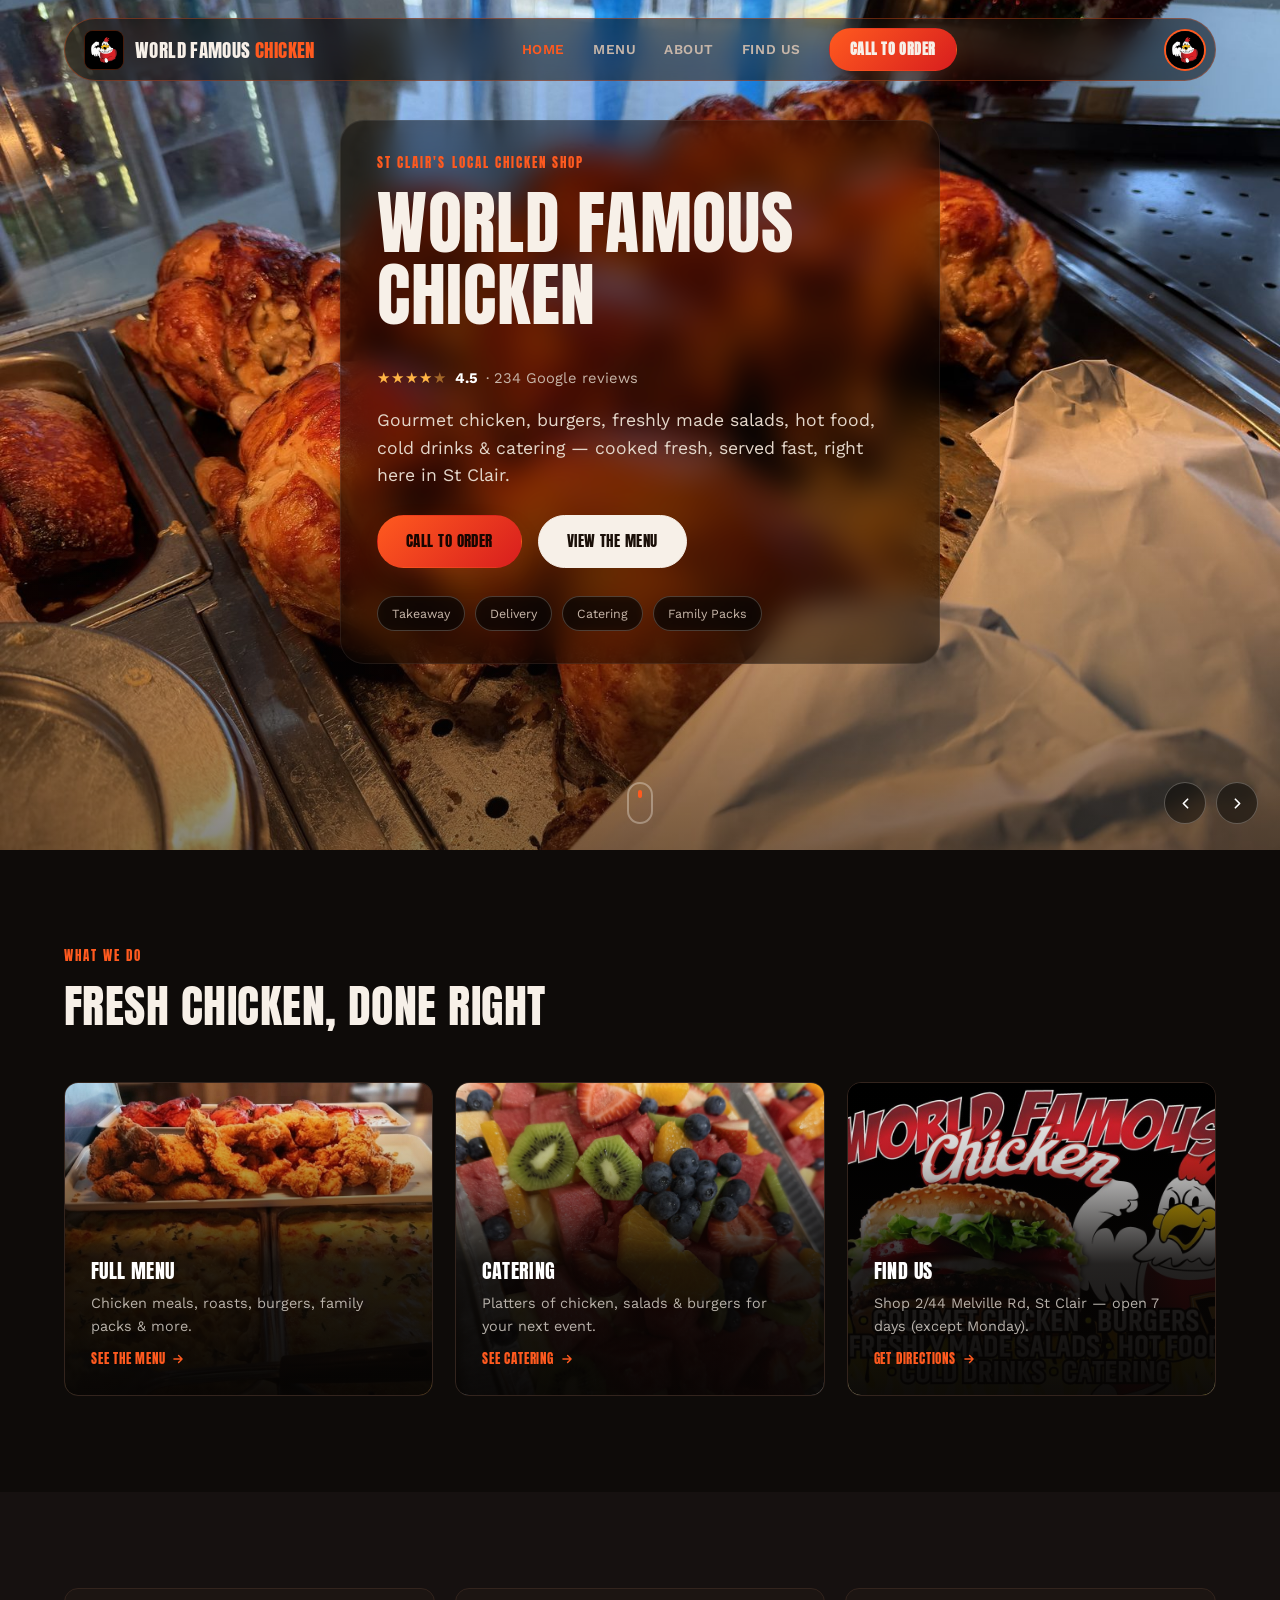
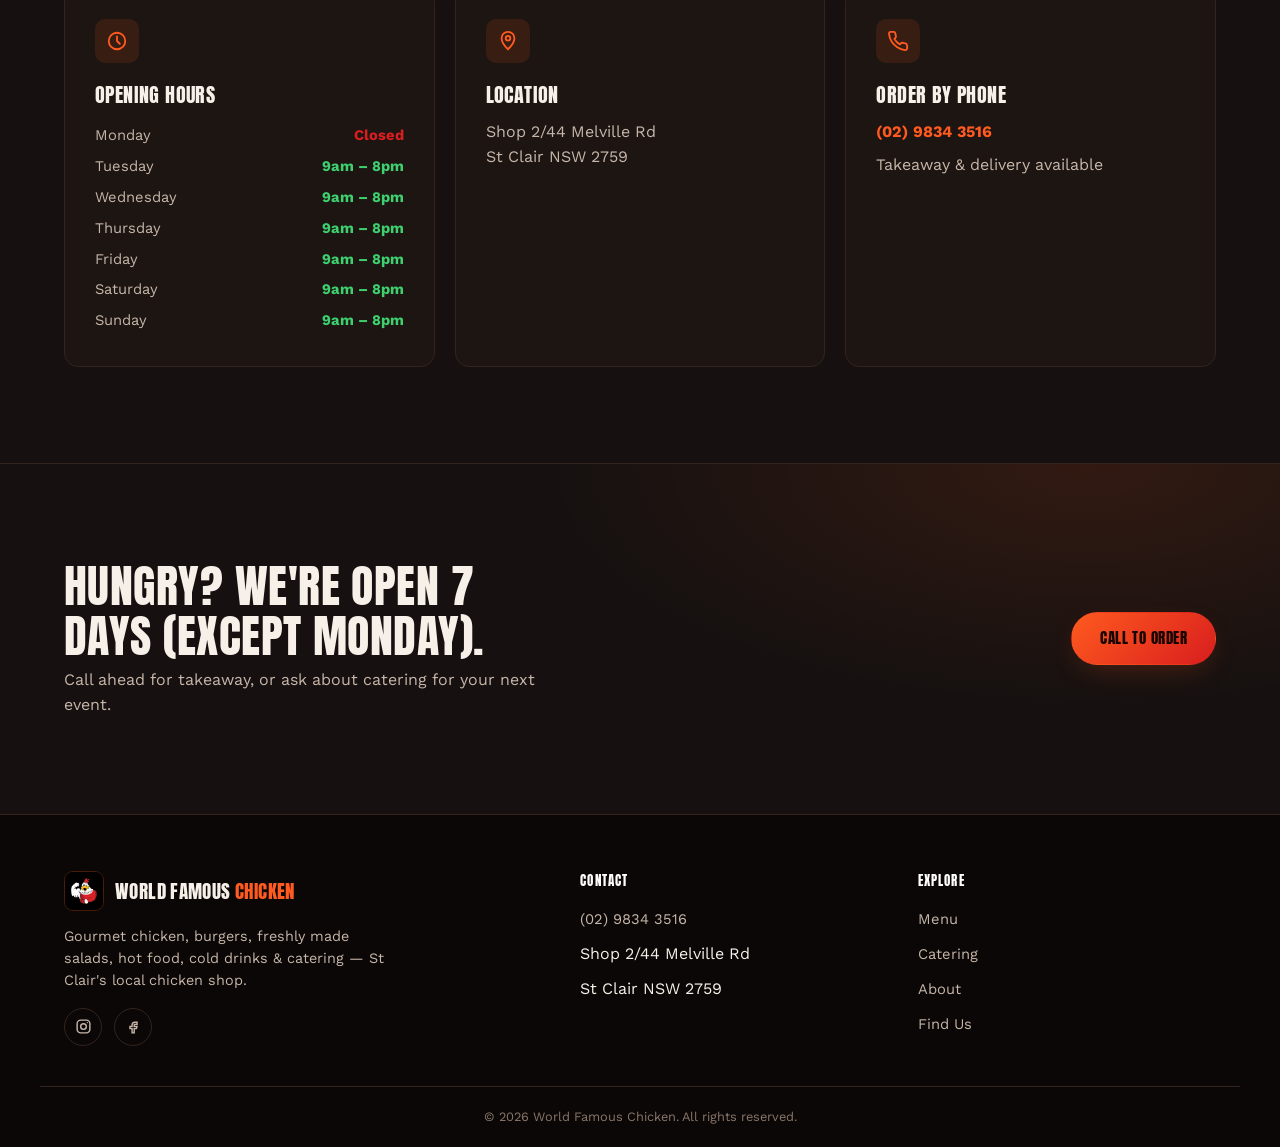
==== commit df6cf47c: "Expand opening hours to a full Monday-Sunday list Show each day individually with open days in green" ====
--- a/index.html
+++ b/index.html
@@ -132,8 +132,13 @@
         <div class="info-card reveal">
           <div class="info-card-icon" aria-hidden="true"><svg viewBox="0 0 24 24" fill="none" stroke="currentColor" stroke-width="2"><circle cx="12" cy="12" r="9"/><path d="M12 7v5l3 3" stroke-linecap="round"/></svg></div>
           <h3>Opening Hours</h3>
-          <div class="hours-row"><span>Monday</span><span>Closed</span></div>
-          <div class="hours-row"><span>Tuesday &ndash; Sunday</span><span>9am &ndash; 8pm</span></div>
+          <div class="hours-row closed"><span>Monday</span><span>Closed</span></div>
+          <div class="hours-row open"><span>Tuesday</span><span>9am &ndash; 8pm</span></div>
+          <div class="hours-row open"><span>Wednesday</span><span>9am &ndash; 8pm</span></div>
+          <div class="hours-row open"><span>Thursday</span><span>9am &ndash; 8pm</span></div>
+          <div class="hours-row open"><span>Friday</span><span>9am &ndash; 8pm</span></div>
+          <div class="hours-row open"><span>Saturday</span><span>9am &ndash; 8pm</span></div>
+          <div class="hours-row open"><span>Sunday</span><span>9am &ndash; 8pm</span></div>
         </div>
         <div class="info-card reveal">
           <div class="info-card-icon" aria-hidden="true"><svg viewBox="0 0 24 24" fill="none" stroke="currentColor" stroke-width="2"><path d="M12 21s7-6.6 7-12a7 7 0 0 0-14 0c0 5.4 7 12 7 12z"/><circle cx="12" cy="9" r="2.5"/></svg></div>
--- a/assets/css/style.css
+++ b/assets/css/style.css
@@ -15,6 +15,7 @@
   --flame2: #d81e1e;
   --flame-glow: rgba(255, 90, 31, .28);
   --gold: #ffb545;
+  --green: #3ecf6e;
   --radius: 14px;
   --radius-sm: 8px;
   --maxw: 1200px;
@@ -23,7 +24,7 @@
 
 *, *::before, *::after{ box-sizing: border-box; }
 html{ scroll-behavior: smooth; }
-html, body{ margin:0; padding:0; }
+html, body{ margin:0; padding:0; overflow-x: hidden; }
 
 body{
   background: var(--bg);
@@ -108,17 +109,22 @@
 }
 .site-header.scrolled{ padding: 12px 0; }
 .header-inner{
+  position: relative; z-index: 1;
   display:flex; align-items:center; justify-content:space-between;
   gap: 18px;
   padding: 10px 10px 10px 20px;
+  border-radius: 999px;
+}
+.header-inner::before{
+  content:""; position:absolute; inset:0; z-index:-1;
+  border-radius: 999px;
   background: rgba(14,11,9,.55);
   backdrop-filter: blur(14px) saturate(140%);
   -webkit-backdrop-filter: blur(14px) saturate(140%);
   border: 1px solid rgba(255,90,31,.35);
-  border-radius: 999px;
   transition: background .3s var(--ease), border-color .3s var(--ease), box-shadow .3s var(--ease);
 }
-.site-header.scrolled .header-inner{
+.site-header.scrolled .header-inner::before{
   background: rgba(14,11,9,.92);
   border-color: rgba(255,90,31,.55);
   box-shadow: 0 10px 30px -14px rgba(0,0,0,.6);
@@ -290,6 +296,8 @@
 .info-card .hours-row{ display:flex; justify-content:space-between; font-size:.92rem; padding:4px 0; color: var(--text-dim); }
 .info-card .hours-row.today{ color: var(--text); font-weight:600; }
 .info-card .hours-row span:last-child{ font-variant-numeric: tabular-nums; }
+.info-card .hours-row.open span:last-child{ color: var(--green); font-weight:700; }
+.info-card .hours-row.closed span:last-child{ color: var(--flame2); font-weight:700; }
 
 /* ---------- cta banner ---------- */
 .cta-banner{
@@ -424,6 +432,8 @@
   border-radius: var(--radius-sm); color: var(--text-dim); font-size:.92rem;
 }
 .contact-points strong{ color: var(--flame1); }
+.contact-points li.open span{ color: var(--green); font-weight:700; }
+.contact-points li.closed span{ color: var(--flame2); font-weight:700; }
 .map-embed{ border-radius: var(--radius); overflow:hidden; border:1px solid var(--border); aspect-ratio: 4/3; }
 .map-embed iframe{ width:100%; height:100%; border:0; filter: grayscale(.3) invert(.92) contrast(.9); }
 
@@ -492,6 +502,39 @@
   .family-pack-grid{ grid-template-columns: 1fr; }
   section{ padding: 64px 0; }
   .page-hero{ padding: 136px 0 46px; }
-  .cta-banner .container{ flex-direction:column; align-items:flex-start; }
+  .cta-banner .container{ flex-direction:column; align-items:center; text-align:center; }
   .menu-nav{ top: 64px; }
-}
+
+  /* ---- centered layout on mobile ---- */
+  .page-hero .container, .page-hero h1, .page-hero p{ text-align:center; }
+  .page-hero h1, .page-hero p{ margin-left:auto; margin-right:auto; }
+
+  .hero-card{ text-align:center; margin-left:auto; margin-right:auto; }
+  .hero-actions, .hero-tags{ justify-content:center; }
+  .hero-rating{ justify-content:center; width:100%; }
+  .hero-sub{ margin-left:auto; margin-right:auto; }
+
+  .section-head{ text-align:center; margin-left:auto; margin-right:auto; }
+
+  .teaser-overlay{ align-items:center; text-align:center; }
+  .teaser-overlay p{ margin-left:auto; margin-right:auto; }
+
+  .info-card, .about-card{ text-align:center; }
+  .info-card-icon, .about-card-icon{ margin-left:auto; margin-right:auto; }
+  .feature-image{ margin-left:auto; margin-right:auto; }
+
+  .family-pack-card{ text-align:center; align-items:center; }
+
+  .cta-banner h2, .cta-banner p{ margin-left:auto; margin-right:auto; }
+
+  .menu-section-head{ text-align:center; }
+  .menu-section-head p{ margin-left:auto; margin-right:auto; }
+  .menu-cat-head{ flex-direction:column; align-items:center; text-align:center; gap:6px; }
+
+  .contact-copy{ text-align:center; }
+
+  .footer-inner{ text-align:center; }
+  .footer-brand .logo{ justify-content:center; }
+  .footer-brand p{ margin-left:auto; margin-right:auto; }
+  .footer-social{ justify-content:center; }
+}
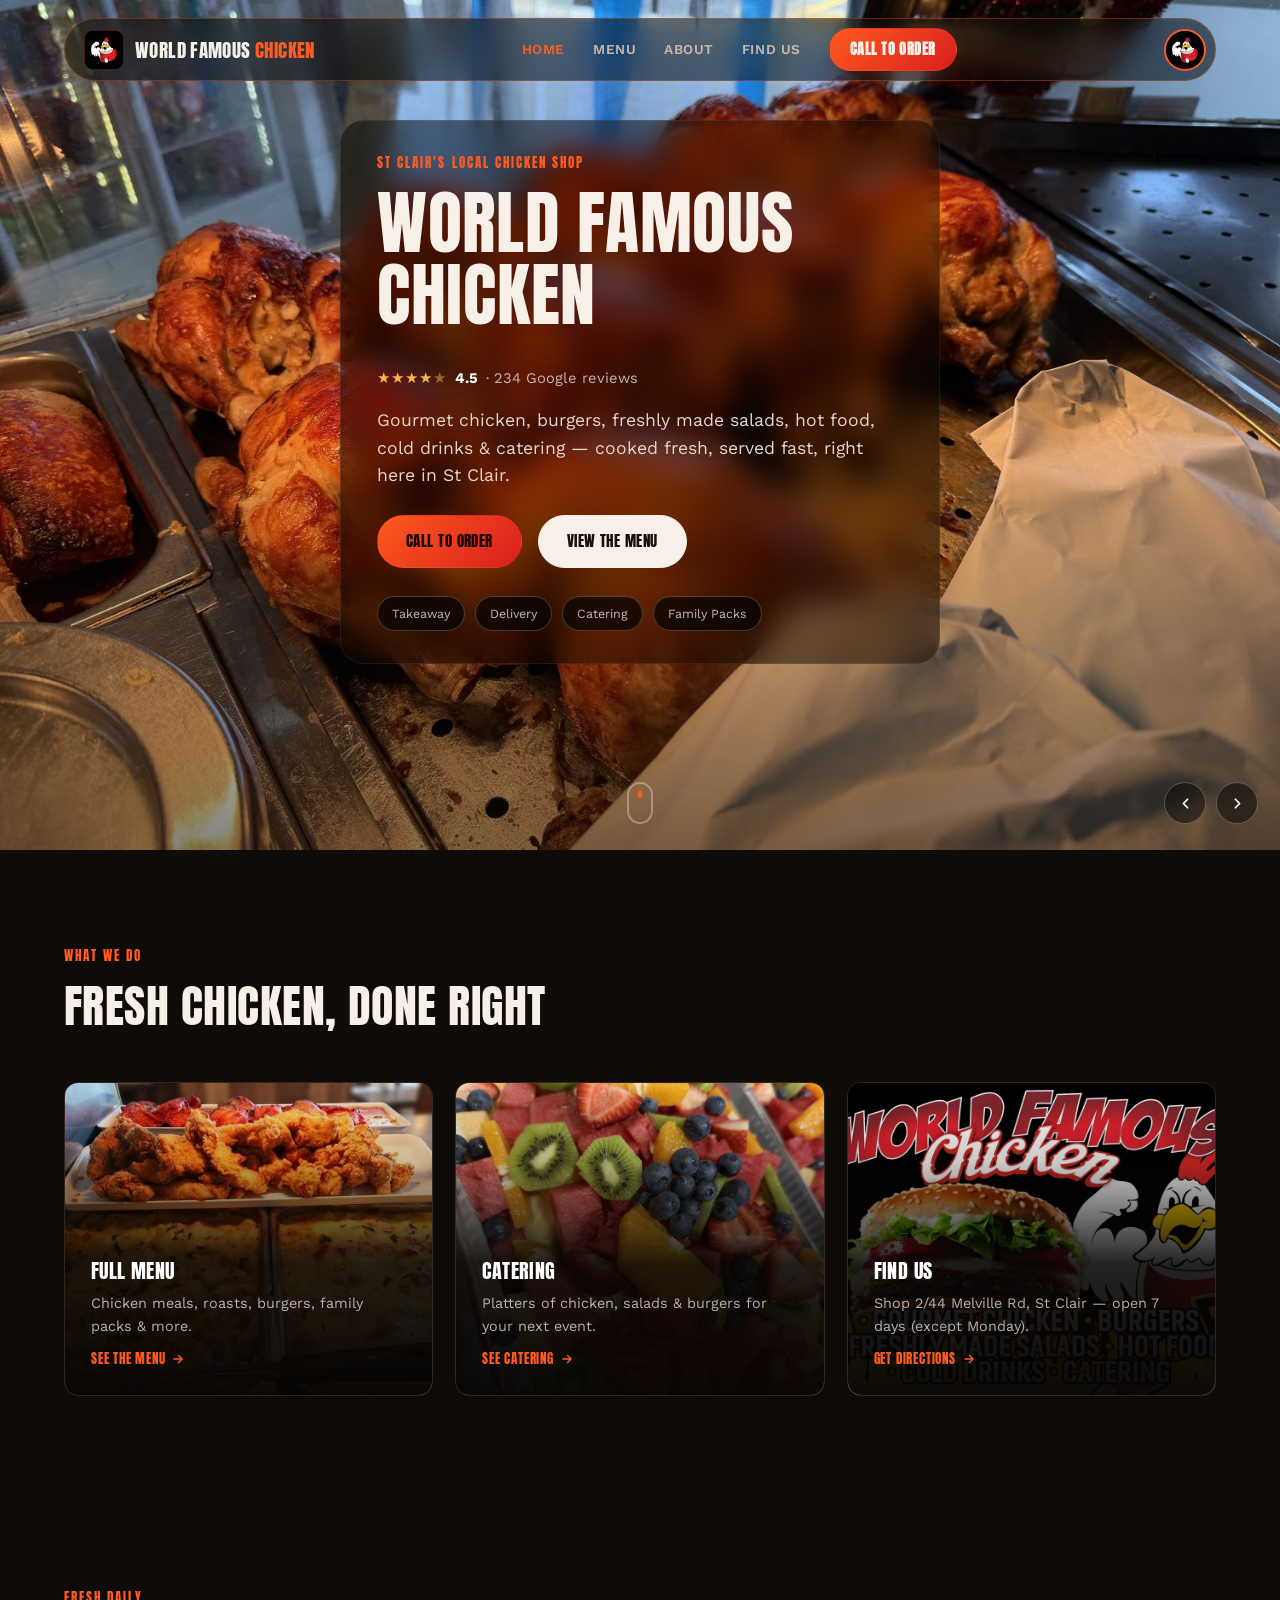
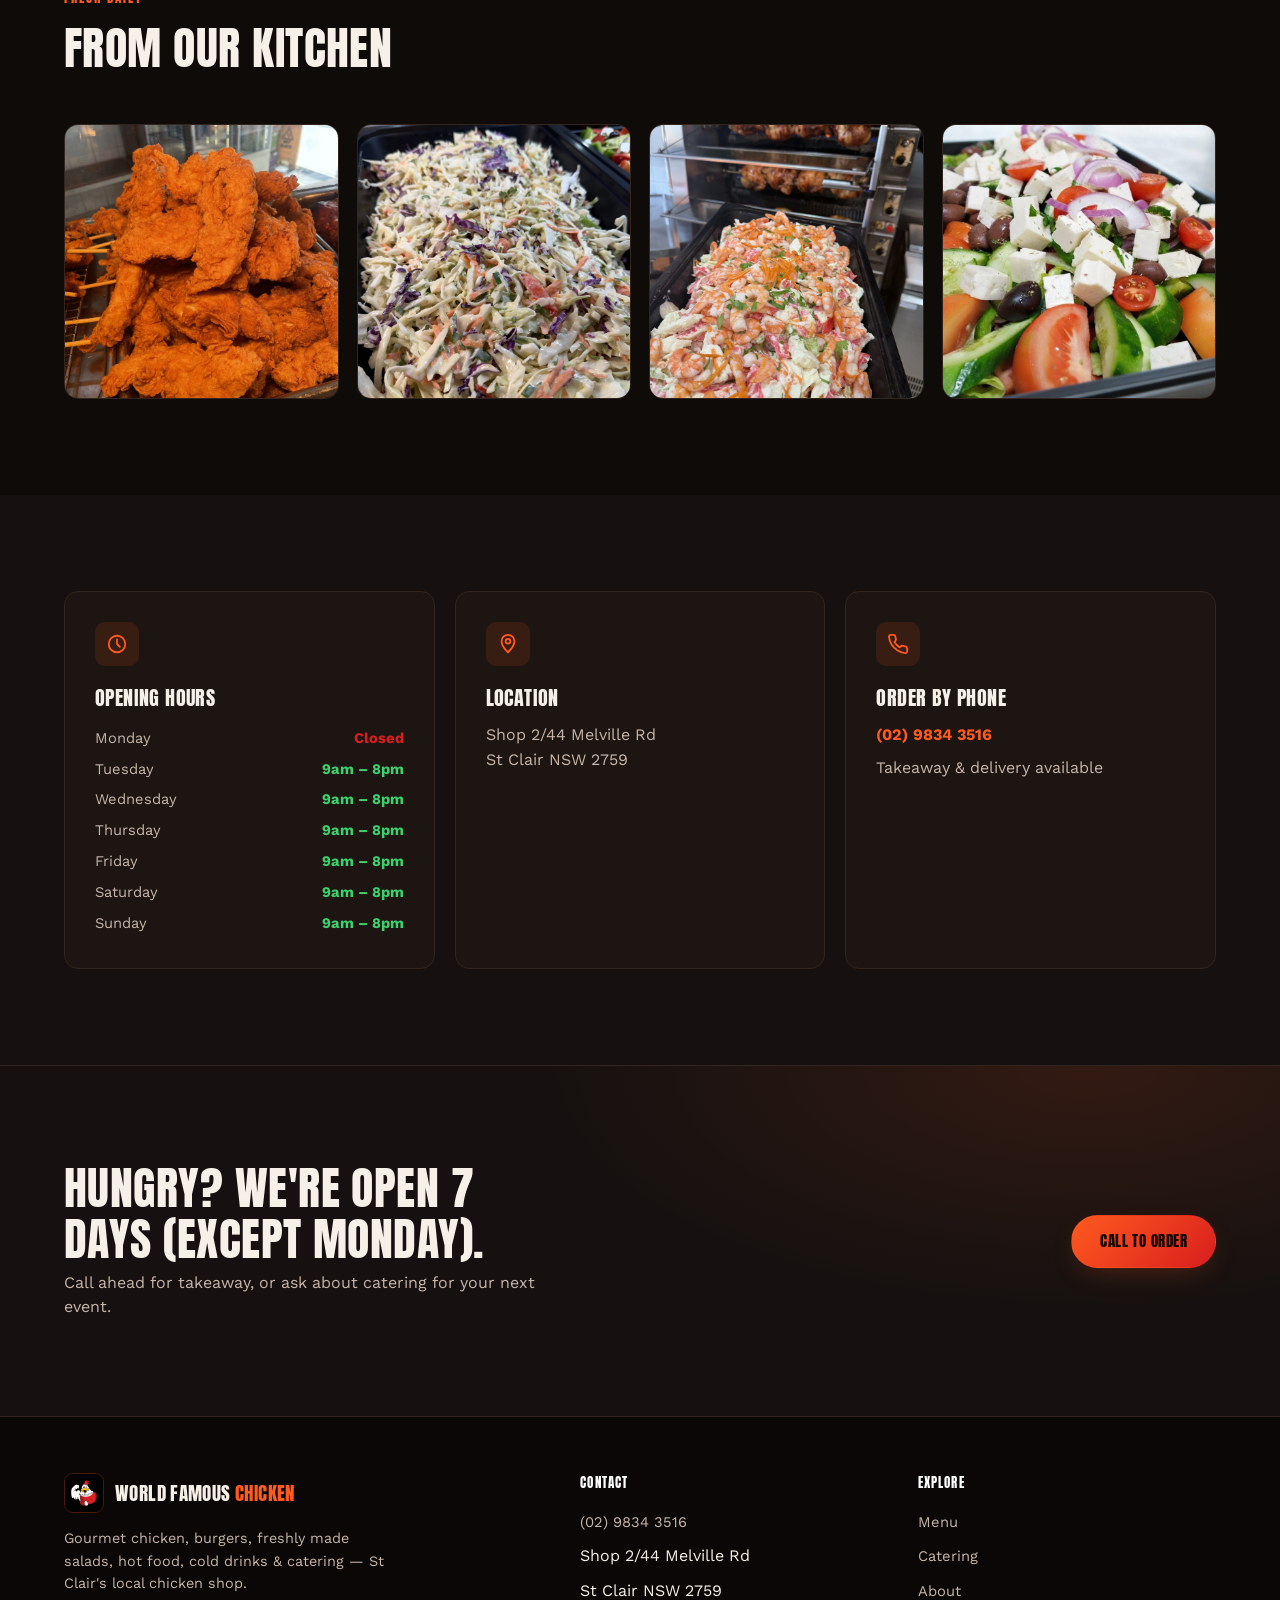
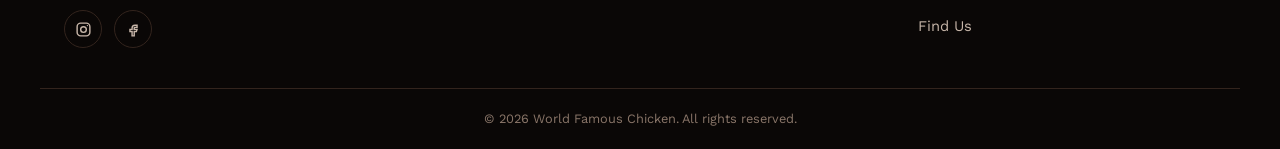
==== commit dae89c8d: "Add more client photos across the site - Homepage: new "From Our Kitchen" photo strip (4 images) bet" ====
--- a/index.html
+++ b/index.html
@@ -125,6 +125,22 @@
     </div>
   </section>
 
+  <!-- ============ PHOTO STRIP ============ -->
+  <section class="photo-strip">
+    <div class="container">
+      <div class="section-head reveal">
+        <p class="eyebrow">Fresh Daily</p>
+        <h2>From Our Kitchen</h2>
+      </div>
+      <div class="photo-strip-grid">
+        <div class="photo-strip-item reveal"><img src="images/chicken-tenders-closeup.jpg" alt="Crispy chicken tenders fresh from the fryer" data-fallback-label="Fresh Chicken Tenders" onerror="handleImgError(this)"></div>
+        <div class="photo-strip-item reveal"><img src="images/coleslaw.jpg" alt="Fresh coleslaw made in-store" data-fallback-label="Fresh Coleslaw" onerror="handleImgError(this)"></div>
+        <div class="photo-strip-item reveal"><img src="images/prawn-salad.jpg" alt="Prawn salad made in-store" data-fallback-label="Prawn Salad" onerror="handleImgError(this)"></div>
+        <div class="photo-strip-item reveal"><img src="images/greek-salad.jpg" alt="Fresh Greek salad made in-store" data-fallback-label="Greek Salad" onerror="handleImgError(this)"></div>
+      </div>
+    </div>
+  </section>
+
   <!-- ============ INFO STRIP ============ -->
   <section class="info-strip">
     <div class="container">
--- a/assets/css/style.css
+++ b/assets/css/style.css
@@ -278,6 +278,17 @@
 .teaser-link svg{ width:14px; height:14px; transition: transform .25s var(--ease); }
 .teaser-card:hover .teaser-link svg{ transform: translateX(4px); }
 
+/* ---------- photo strip ---------- */
+.photo-strip{ background: var(--bg); }
+.photo-strip-grid{ display:grid; grid-template-columns: repeat(4, 1fr); gap: 18px; }
+.photo-strip-item{
+  border-radius: var(--radius); overflow:hidden; border:1px solid var(--border);
+  aspect-ratio: 1/1; transition: transform .3s var(--ease), border-color .3s;
+}
+.photo-strip-item:hover{ transform: translateY(-4px); border-color: rgba(255,90,31,.4); }
+.photo-strip-item img{ width:100%; height:100%; object-fit:cover; transition: transform .6s var(--ease); }
+.photo-strip-item:hover img{ transform: scale(1.06); }
+
 /* ---------- info strip (hours / address / phone) ---------- */
 .info-strip{ background: var(--bg-alt); }
 .info-grid{ display:grid; grid-template-columns: repeat(3, 1fr); gap: 20px; }
@@ -395,6 +406,11 @@
   border-radius: var(--radius); overflow:hidden; border:1px solid var(--border);
   margin-bottom: 48px; max-width: 620px;
 }
+.feature-image-grid{
+  display:grid; grid-template-columns: 1fr 1fr; gap: 20px;
+  max-width: 900px; margin-bottom: 48px;
+}
+.feature-image-grid .feature-image{ max-width:none; margin-bottom:0; }
 .feature-image img{ width:100%; aspect-ratio: 4 / 3; object-fit:cover; object-position: top; display:block; }
 .about-grid{ display:grid; grid-template-columns: repeat(2, 1fr); gap: 28px; }
 .about-card{
@@ -477,6 +493,8 @@
   .menu-grid{ grid-template-columns: 1fr; }
   .footer-inner{ grid-template-columns: 1fr 1fr; }
   .footer-brand{ grid-column: 1 / -1; }
+  .photo-strip-grid{ grid-template-columns: repeat(2, 1fr); }
+  .feature-image-grid{ grid-template-columns: 1fr; }
 }
 
 @media (max-width: 760px){
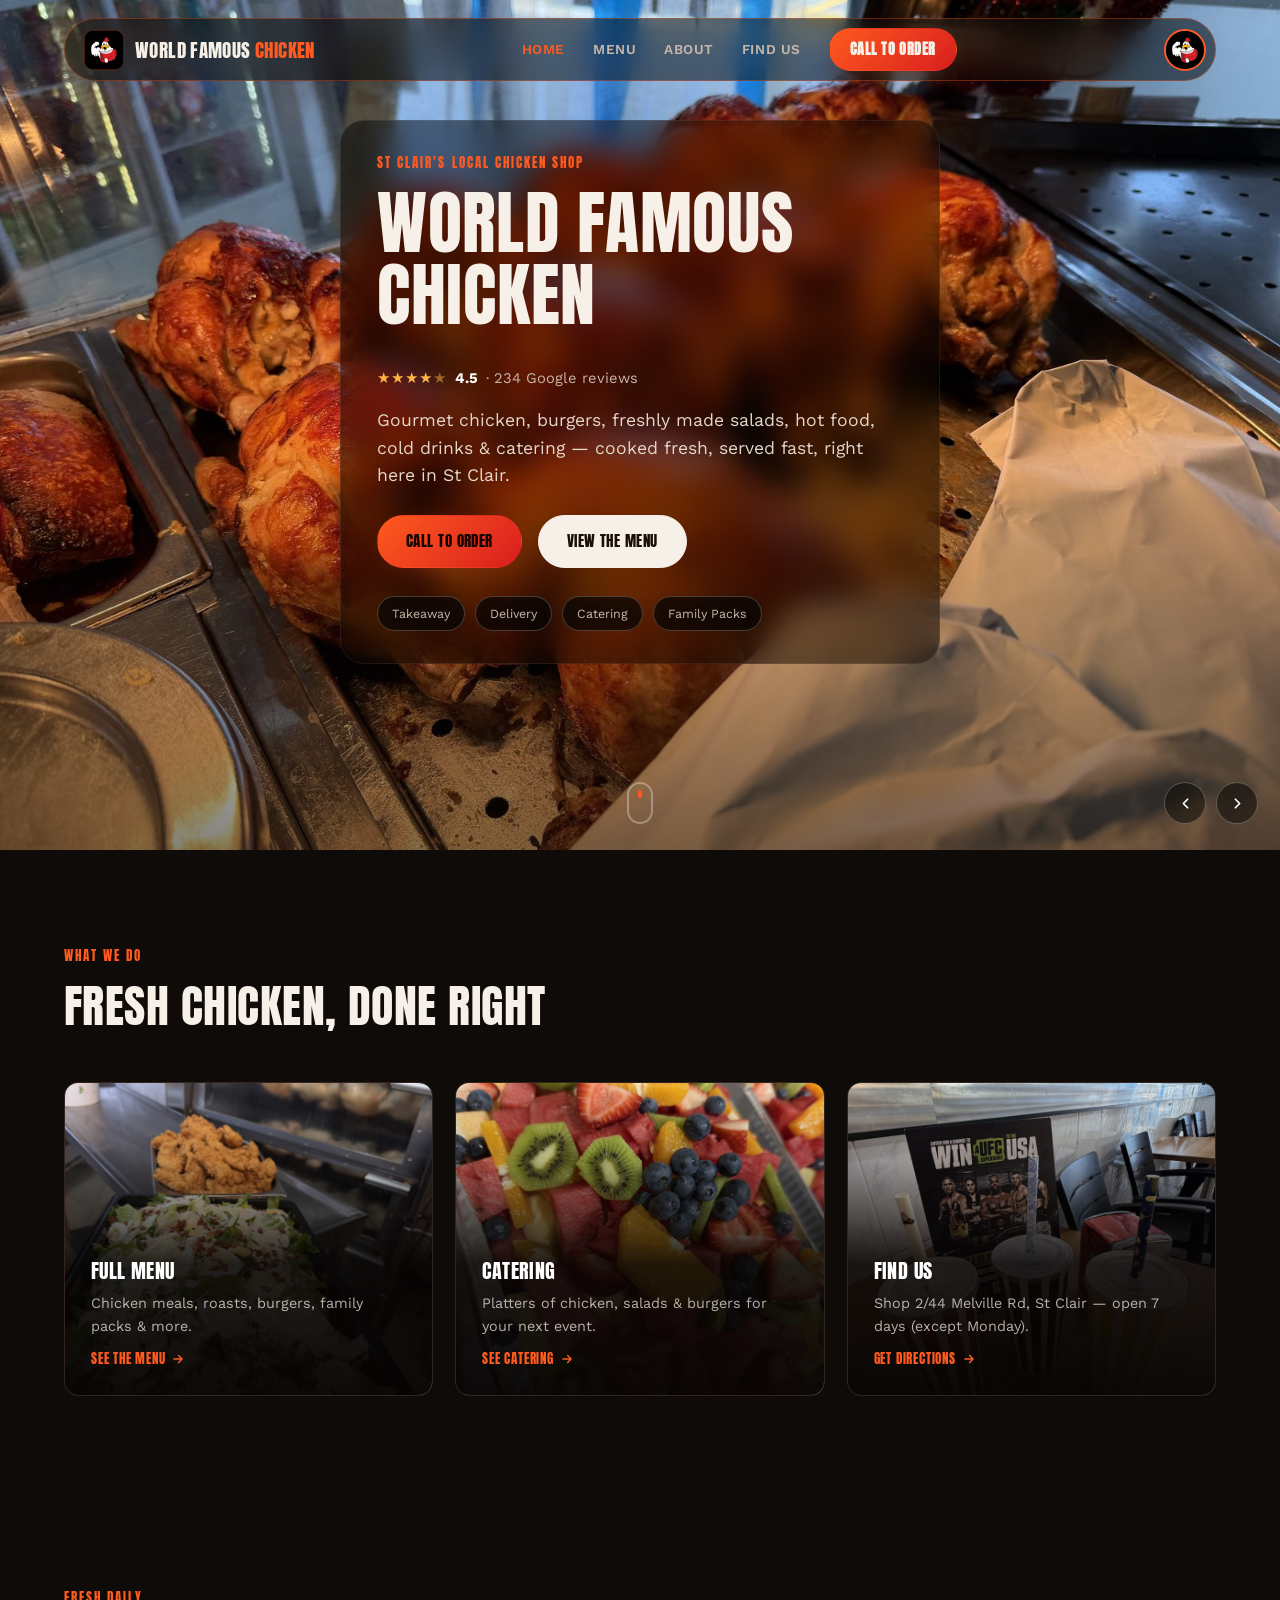
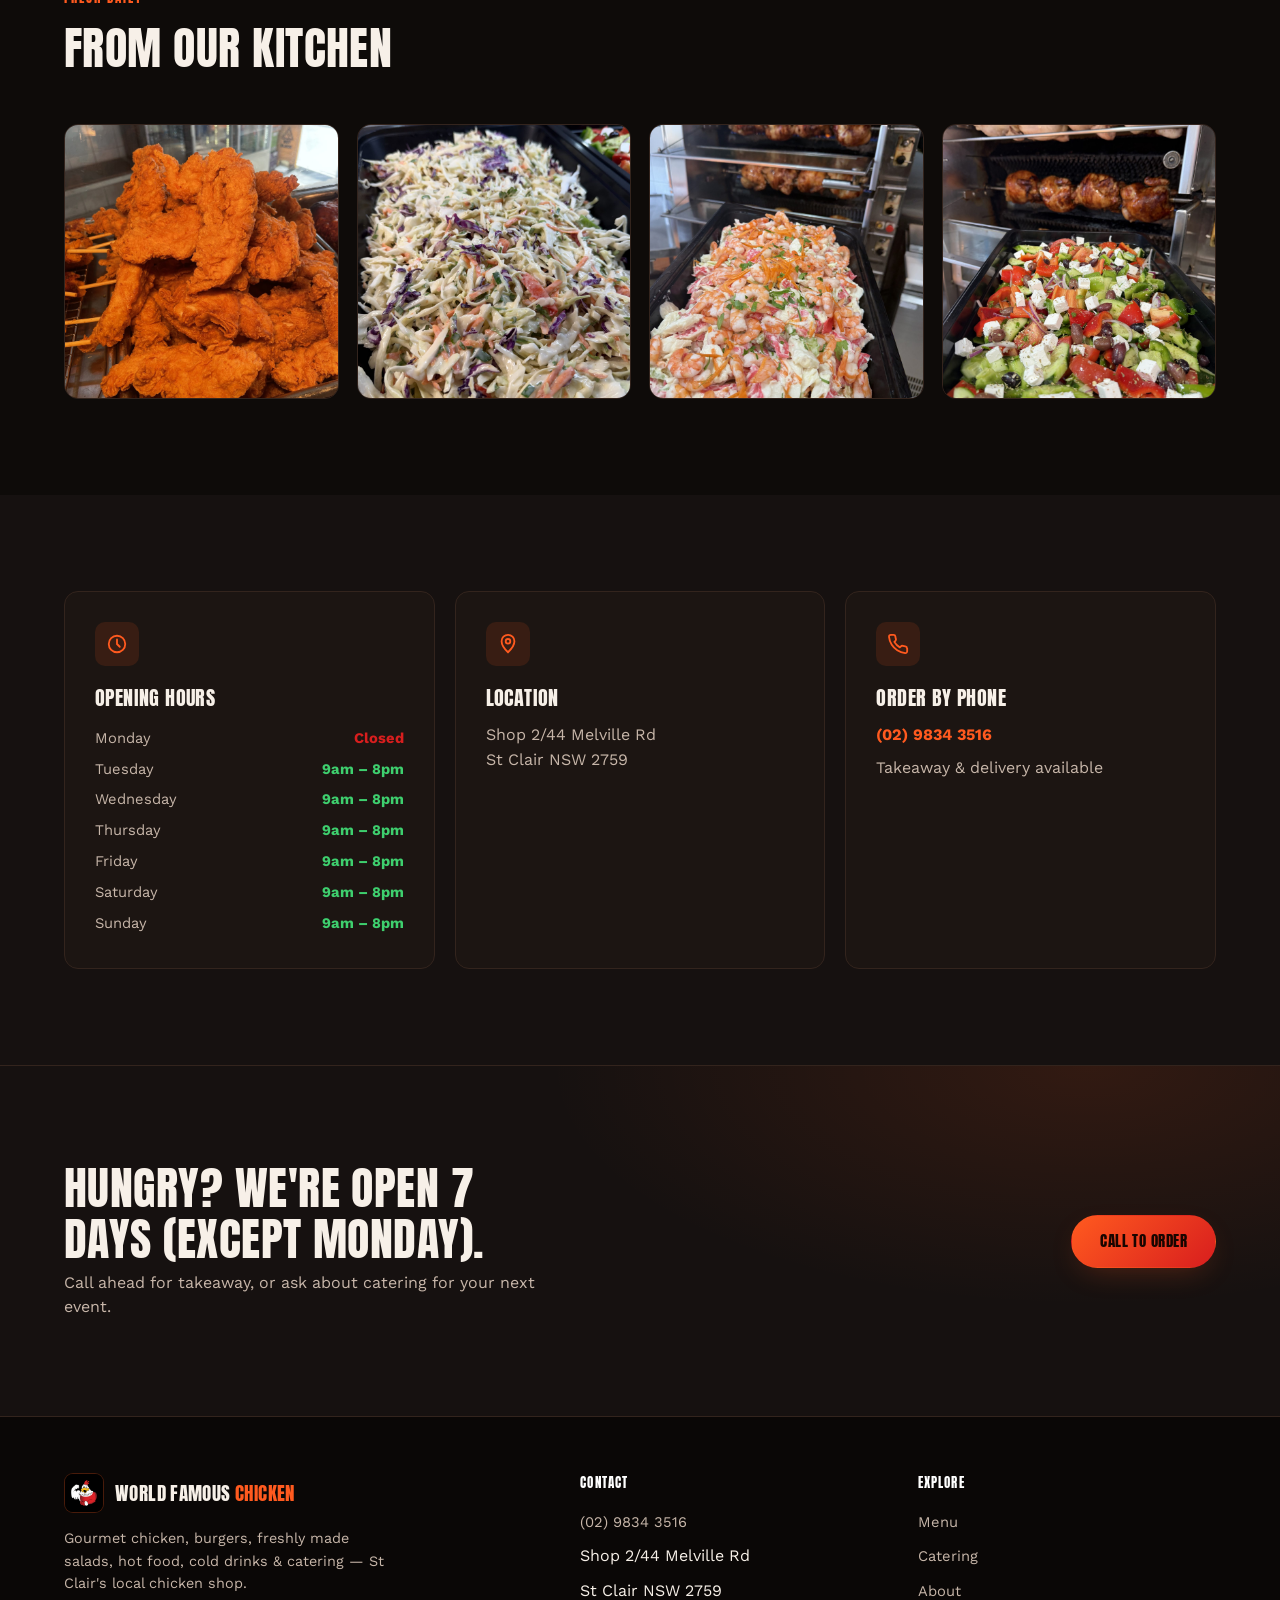
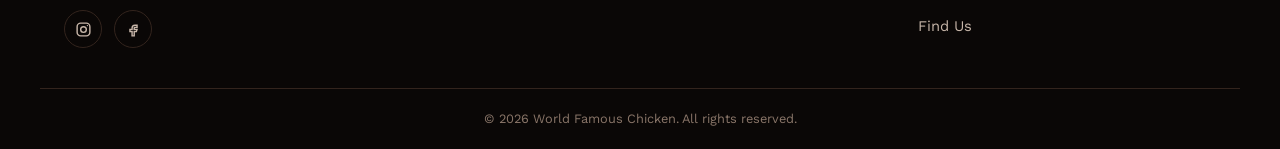
==== commit 615d0006: "Replace remaining old photos with the newer high-quality ones Swap out food-selection.jpg, greek-sal" ====
--- a/index.html
+++ b/index.html
@@ -7,7 +7,7 @@
 <meta name="description" content="World Famous Chicken in St Clair NSW — gourmet chicken, burgers, freshly made salads, hot food, cold drinks and catering. Takeaway and delivery available.">
 <link rel="preconnect" href="https://fonts.googleapis.com">
 <link rel="preconnect" href="https://fonts.gstatic.com" crossorigin>
-<link rel="stylesheet" href="https://fonts.googleapis.com/css2?family=Anton&family=Work+Sans:wght@400;500;600;700&display=swap">
+<link rel="stylesheet" href="https://fonts.googleapis.com/css2?family=Anton&family=Kaushan+Script&family=Work+Sans:wght@400;500;600;700&display=swap">
 <link rel="stylesheet" href="assets/css/style.css">
 <script>
 window.handleImgError = function (img) {
@@ -98,7 +98,7 @@
       </div>
       <div class="teaser-grid">
         <a class="teaser-card reveal" href="menu.html">
-          <img src="images/food-selection.jpg" alt="Fried chicken tenders and baked mac and cheese on display" data-fallback-label="Menu" onerror="handleImgError(this)">
+          <img src="images/caesar-salad-tenders.jpg" alt="Fresh Caesar salad and crispy chicken tenders" data-fallback-label="Menu" onerror="handleImgError(this)">
           <div class="teaser-overlay">
             <h3>Full Menu</h3>
             <p>Chicken meals, roasts, burgers, family packs &amp; more.</p>
@@ -114,7 +114,7 @@
           </div>
         </a>
         <a class="teaser-card reveal" href="contact.html">
-          <img src="images/world-banner.jpg" alt="World Famous Chicken branded signage" data-fallback-label="Find Us" onerror="handleImgError(this)">
+          <img src="images/storefront-interior.jpg" alt="Inside World Famous Chicken, St Clair" data-fallback-label="Find Us" onerror="handleImgError(this)">
           <div class="teaser-overlay">
             <h3>Find Us</h3>
             <p>Shop 2/44 Melville Rd, St Clair — open 7 days (except Monday).</p>
@@ -136,7 +136,7 @@
         <div class="photo-strip-item reveal"><img src="images/chicken-tenders-closeup.jpg" alt="Crispy chicken tenders fresh from the fryer" data-fallback-label="Fresh Chicken Tenders" onerror="handleImgError(this)"></div>
         <div class="photo-strip-item reveal"><img src="images/coleslaw.jpg" alt="Fresh coleslaw made in-store" data-fallback-label="Fresh Coleslaw" onerror="handleImgError(this)"></div>
         <div class="photo-strip-item reveal"><img src="images/prawn-salad.jpg" alt="Prawn salad made in-store" data-fallback-label="Prawn Salad" onerror="handleImgError(this)"></div>
-        <div class="photo-strip-item reveal"><img src="images/greek-salad.jpg" alt="Fresh Greek salad made in-store" data-fallback-label="Greek Salad" onerror="handleImgError(this)"></div>
+        <div class="photo-strip-item reveal"><img src="images/chicken-skewers-salad.jpg" alt="Flame-grilled chicken skewers and fresh salad" data-fallback-label="Flame Grilled Chicken" onerror="handleImgError(this)"></div>
       </div>
     </div>
   </section>
--- a/assets/css/style.css
+++ b/assets/css/style.css
@@ -351,39 +351,56 @@
 }
 .catering-placeholder p{ max-width:520px; margin:0 auto 22px; font-size:1.05rem; }
 
-.menu-category{ padding: 64px 0; border-bottom: 1px solid var(--border); scroll-margin-top: 150px; }
-.menu-category:last-child{ border-bottom:none; }
-.menu-cat-head{ display:flex; align-items:baseline; gap:16px; margin-bottom: 30px; }
-.menu-cat-head h2{ margin:0; }
-.menu-cat-note{ color: var(--text-faint); font-size:.85rem; }
-
-.menu-grid{ display:grid; grid-template-columns: repeat(2, 1fr); gap: 14px 32px; }
-.menu-item{
-  display:flex; justify-content:space-between; gap: 18px;
-  padding: 16px 0; border-bottom: 1px dashed var(--border);
-}
-.menu-item-name{ font-family:"Anton",sans-serif; font-size:1rem; letter-spacing:.01em; color:#fff; margin-bottom:4px; text-transform:none; }
-.menu-item-desc{ font-size:.86rem; color: var(--text-faint); margin:0; }
-.menu-item-price{
-  font-variant-numeric: tabular-nums; font-weight:700; color: var(--flame1);
-  white-space:nowrap; text-align:right; font-size:1rem; padding-top:1px;
-}
-.menu-item-price small{ display:block; font-size:.68rem; color: var(--text-faint); font-weight:500; text-transform:uppercase; letter-spacing:.05em; }
-
-.menu-tier-price{ display:flex; flex-direction:column; gap:2px; align-items:flex-end; }
-.menu-tier-price .tier{ display:flex; gap:8px; align-items:baseline; justify-content:flex-end; }
-.menu-tier-price .tier-label{ font-size:.68rem; color:var(--text-faint); text-transform:uppercase; letter-spacing:.05em; width:44px; text-align:right; }
-
-.family-pack-grid{ display:grid; grid-template-columns: repeat(4, 1fr); gap: 18px; }
-.family-pack-card{
-  background: var(--surface); border:1px solid var(--border); border-radius: var(--radius);
-  padding: 24px; display:flex; flex-direction:column; gap:10px;
-  transition: transform .3s var(--ease), border-color .3s;
-}
-.family-pack-card:hover{ transform: translateY(-4px); border-color: rgba(255,90,31,.4); }
-.family-pack-card .price{ font-family:"Anton",sans-serif; font-size:1.8rem; color: var(--flame1); }
-.family-pack-card h3{ margin-bottom:0; font-size:1.05rem; }
-.family-pack-card p{ font-size:.85rem; margin:0; }
+/* ---------- menu panels (menu-board style) ---------- */
+.menu-panels{ display:grid; grid-template-columns: repeat(2, 1fr); gap: 26px; padding: 8px 0 64px; }
+.menu-panel{
+  position:relative; overflow:hidden; border-radius: var(--radius);
+  padding: 34px 32px; color: var(--text); scroll-margin-top: 150px;
+  box-shadow: 0 16px 40px -20px rgba(0,0,0,.55);
+  border: 1px solid var(--border);
+}
+.menu-panel.tone-tan{
+  background: linear-gradient(160deg, rgba(255,90,31,.14), rgba(216,30,30,.05)), var(--surface-2);
+  border-color: rgba(255,90,31,.3);
+}
+.menu-panel.tone-grey{ background: var(--bg-alt); }
+.menu-panel-script{
+  display:block; font-family:"Kaushan Script", cursive; font-size:1.7rem;
+  color: var(--gold); margin-bottom:-8px; line-height:1;
+}
+.menu-panel-title{
+  font-family:"Anton",sans-serif; font-size:1.7rem; letter-spacing:.02em;
+  margin: 0 0 22px; color: var(--text);
+}
+.menu-panel-list{ display:flex; flex-direction:column; gap:16px; position:relative; z-index:1; }
+.menu-panel.has-photo .menu-panel-list{ max-width: 56%; }
+.menu-panel-row{ display:flex; align-items:baseline; gap:8px; }
+.menu-panel-row.sub{ opacity:.92; }
+.menu-panel-name{ font-weight:700; font-size:1.02rem; color: var(--text); margin:0 0 4px; }
+.menu-panel-row.sub .menu-panel-name{ font-weight:600; font-size:.88rem; text-transform:uppercase; letter-spacing:.04em; color: var(--text-dim); }
+.menu-panel-row .dots{ flex:1; min-width: 16px; border-bottom: 2px dotted rgba(199,182,169,.4); margin-bottom:5px; }
+.menu-panel-price{ font-weight:800; font-size:1.05rem; white-space:nowrap; font-variant-numeric: tabular-nums; color: var(--flame1); }
+.menu-panel-desc{ font-size:.82rem; color: var(--text-faint); margin: 2px 0 0; }
+.menu-panel-note{ font-size:.85rem; color: var(--text-dim); margin: 22px 0 0; font-weight:600; position:relative; z-index:1; }
+
+.menu-panel-callout{
+  background: var(--text); color:#1a0f08; border-radius: var(--radius-sm);
+  padding: 16px 20px; margin-top: 6px; max-width: 240px;
+  box-shadow: 0 10px 26px -10px rgba(0,0,0,.4);
+}
+.menu-panel-callout-title{ font-family:"Anton",sans-serif; font-size:1.05rem; margin:0 0 8px; letter-spacing:.02em; color:#1a0f08; }
+.menu-panel-callout .tier-row{ display:flex; justify-content:space-between; gap:16px; padding:3px 0; font-weight:700; font-variant-numeric: tabular-nums; color: var(--flame2); }
+.menu-panel-callout .tier-row span:first-child{ color:#5c4a34; font-weight:600; }
+.menu-panel-callout-sub{ font-size:.75rem; color:#7a6a58; margin: 6px 0 0; }
+
+.menu-panel-photo{
+  position:absolute; right: -6px; bottom: -6px; z-index:0;
+  width: 42%; max-width: 200px; aspect-ratio: 1/1;
+  border-radius: var(--radius); overflow:hidden;
+  border: 3px solid rgba(255,90,31,.3);
+  box-shadow: 0 14px 30px -10px rgba(0,0,0,.5);
+}
+.menu-panel-photo img{ width:100%; height:100%; object-fit:cover; }
 
 /* ---------- fallback placeholder ---------- */
 .img-fallback{
@@ -488,9 +505,8 @@
   .about-grid, .contact-grid{ grid-template-columns: 1fr; }
   .info-grid{ grid-template-columns: 1fr; }
   .teaser-grid{ grid-template-columns: 1fr; }
-  .family-pack-grid{ grid-template-columns: repeat(2, 1fr); }
   .review-grid{ grid-template-columns: 1fr; }
-  .menu-grid{ grid-template-columns: 1fr; }
+  .menu-panels{ grid-template-columns: 1fr; }
   .footer-inner{ grid-template-columns: 1fr 1fr; }
   .footer-brand{ grid-column: 1 / -1; }
   .photo-strip-grid{ grid-template-columns: repeat(2, 1fr); }
@@ -517,7 +533,6 @@
   .hero-arrow{ width:36px; height:36px; }
   .hero-card{ display:block; padding: 26px 22px; border-radius: 18px; }
 
-  .family-pack-grid{ grid-template-columns: 1fr; }
   section{ padding: 64px 0; }
   .page-hero{ padding: 136px 0 46px; }
   .cta-banner .container{ flex-direction:column; align-items:center; text-align:center; }
@@ -541,13 +556,10 @@
   .info-card-icon, .about-card-icon{ margin-left:auto; margin-right:auto; }
   .feature-image{ margin-left:auto; margin-right:auto; }
 
-  .family-pack-card{ text-align:center; align-items:center; }
-
   .cta-banner h2, .cta-banner p{ margin-left:auto; margin-right:auto; }
 
   .menu-section-head{ text-align:center; }
   .menu-section-head p{ margin-left:auto; margin-right:auto; }
-  .menu-cat-head{ flex-direction:column; align-items:center; text-align:center; gap:6px; }
 
   .contact-copy{ text-align:center; }
 
@@ -555,4 +567,11 @@
   .footer-brand .logo{ justify-content:center; }
   .footer-brand p{ margin-left:auto; margin-right:auto; }
   .footer-social{ justify-content:center; }
-}
+
+  .menu-panel{ display:flex; flex-direction:column; padding: 28px 24px; }
+  .menu-panel-list, .menu-panel.has-photo .menu-panel-list{ max-width:100%; }
+  .menu-panel-photo{
+    position:static; order:-1; width:100%; max-width:none; aspect-ratio: 16/9;
+    margin-bottom:18px; border-color: rgba(255,90,31,.3);
+  }
+}
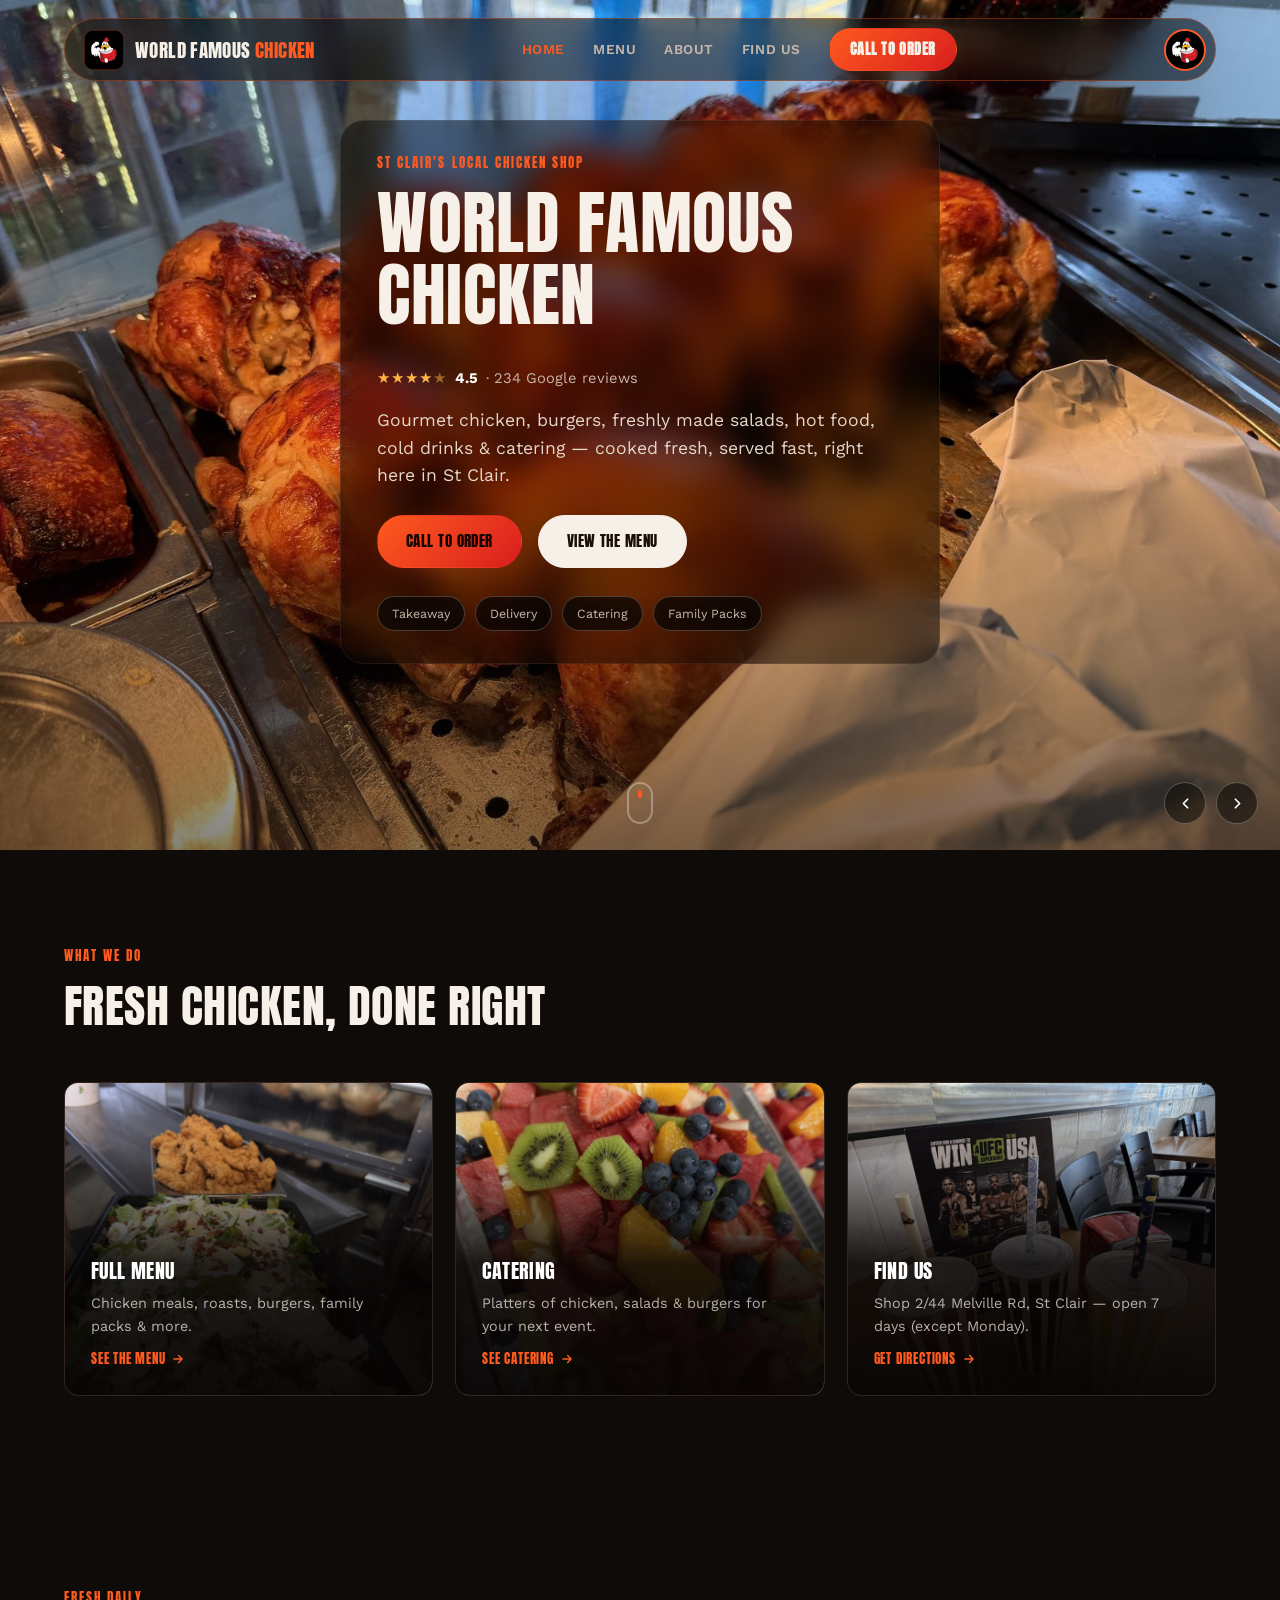
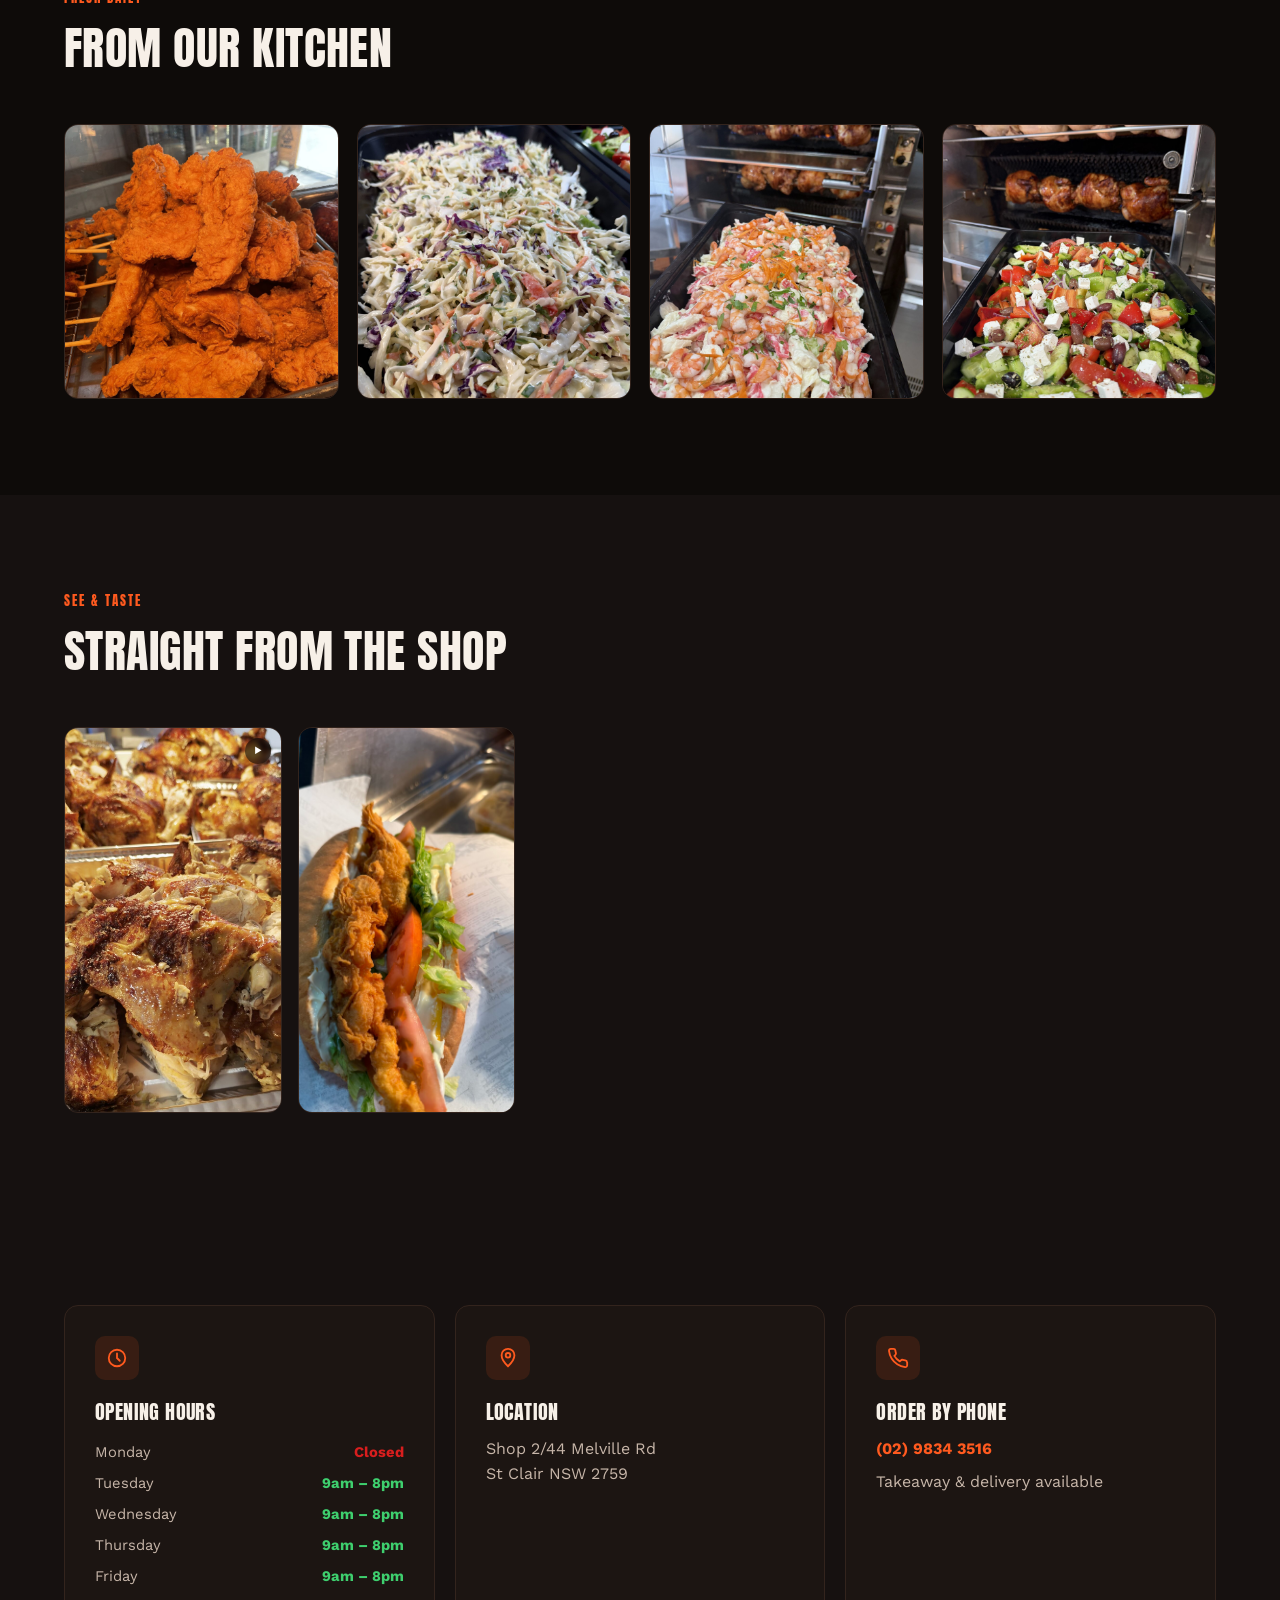
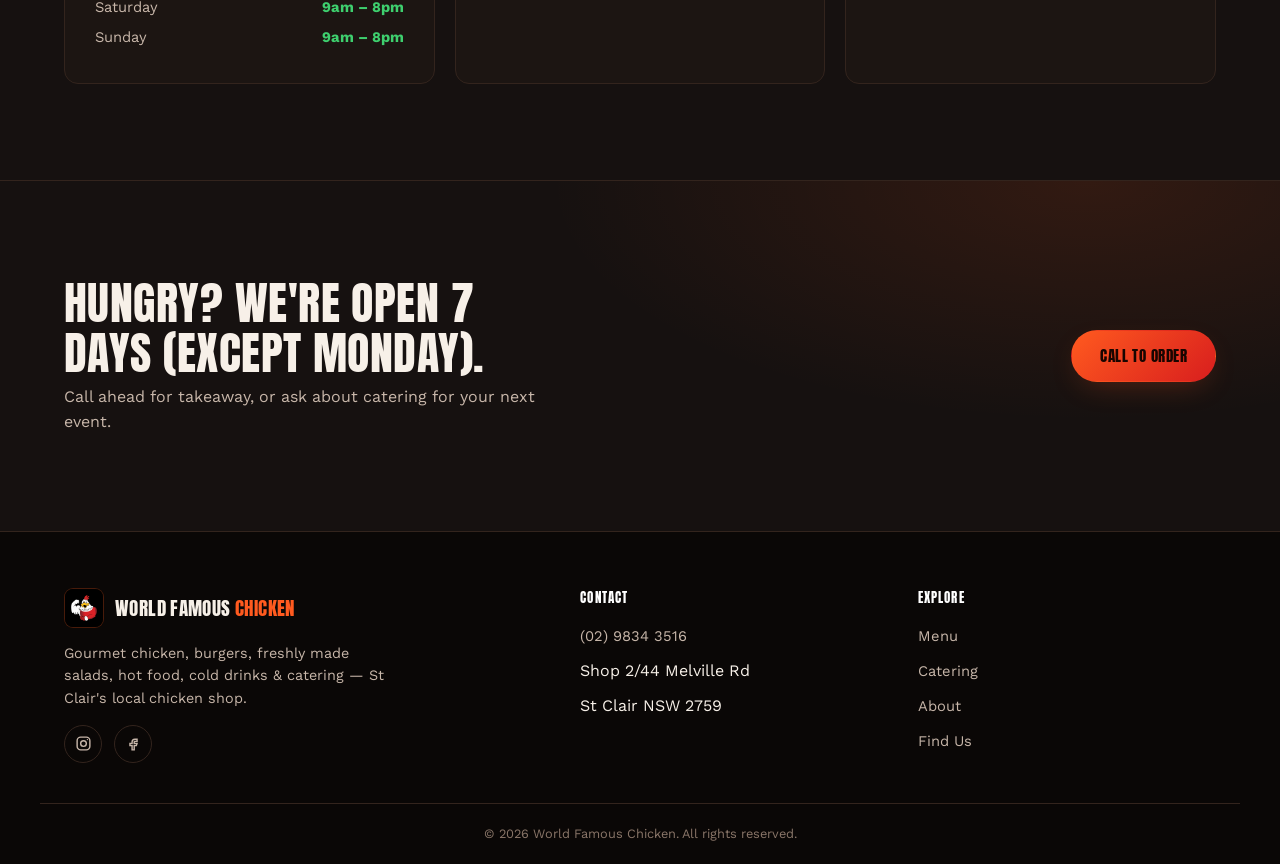
==== commit 9341c35e: "Add Gallery section to home page with client photos/videos New "Straight From the Shop" section betw" ====
--- a/index.html
+++ b/index.html
@@ -141,6 +141,25 @@
     </div>
   </section>
 
+  <!-- ============ GALLERY ============ -->
+  <section class="gallery-strip">
+    <div class="container">
+      <div class="section-head reveal">
+        <p class="eyebrow">See &amp; Taste</p>
+        <h2>Straight From the Shop</h2>
+      </div>
+      <div class="gallery-grid">
+        <div class="gallery-item gallery-item-video reveal">
+          <video src="videos/gallery-roast-tray.mp4" poster="images/gallery-roast-tray-poster.jpg" autoplay muted loop playsinline preload="metadata" aria-label="Fresh roasted chickens straight out of the oven"></video>
+          <span class="gallery-play-badge" aria-hidden="true">&#9654;</span>
+        </div>
+        <div class="gallery-item reveal">
+          <img src="images/gallery-chicken-roll.jpg" alt="Crispy chicken tender roll with fresh salad" data-fallback-label="Gallery" onerror="handleImgError(this)">
+        </div>
+      </div>
+    </div>
+  </section>
+
   <!-- ============ INFO STRIP ============ -->
   <section class="info-strip">
     <div class="container">
--- a/assets/css/style.css
+++ b/assets/css/style.css
@@ -289,6 +289,22 @@
 .photo-strip-item img{ width:100%; height:100%; object-fit:cover; transition: transform .6s var(--ease); }
 .photo-strip-item:hover img{ transform: scale(1.06); }
 
+/* ---------- gallery strip (photos & videos) ---------- */
+.gallery-strip{ background: var(--bg-alt); }
+.gallery-grid{ display:grid; grid-template-columns: repeat(5, 1fr); gap: 16px; }
+.gallery-item{
+  position:relative; border-radius: var(--radius); overflow:hidden; border:1px solid var(--border);
+  aspect-ratio: 9/16; background: var(--surface); transition: transform .3s var(--ease), border-color .3s;
+}
+.gallery-item:hover{ transform: translateY(-4px); border-color: rgba(255,90,31,.4); }
+.gallery-item img, .gallery-item video{ width:100%; height:100%; object-fit:cover; display:block; }
+.gallery-item-video .gallery-play-badge{
+  position:absolute; top:10px; right:10px; width:26px; height:26px; border-radius:50%;
+  background: rgba(6,4,3,.55); backdrop-filter: blur(2px);
+  display:flex; align-items:center; justify-content:center;
+  color:#fff; font-size:.7rem; pointer-events:none;
+}
+
 /* ---------- info strip (hours / address / phone) ---------- */
 .info-strip{ background: var(--bg-alt); }
 .info-grid{ display:grid; grid-template-columns: repeat(3, 1fr); gap: 20px; }
@@ -510,6 +526,7 @@
   .footer-inner{ grid-template-columns: 1fr 1fr; }
   .footer-brand{ grid-column: 1 / -1; }
   .photo-strip-grid{ grid-template-columns: repeat(2, 1fr); }
+  .gallery-grid{ grid-template-columns: repeat(2, 1fr); }
   .feature-image-grid{ grid-template-columns: 1fr; }
 }
 
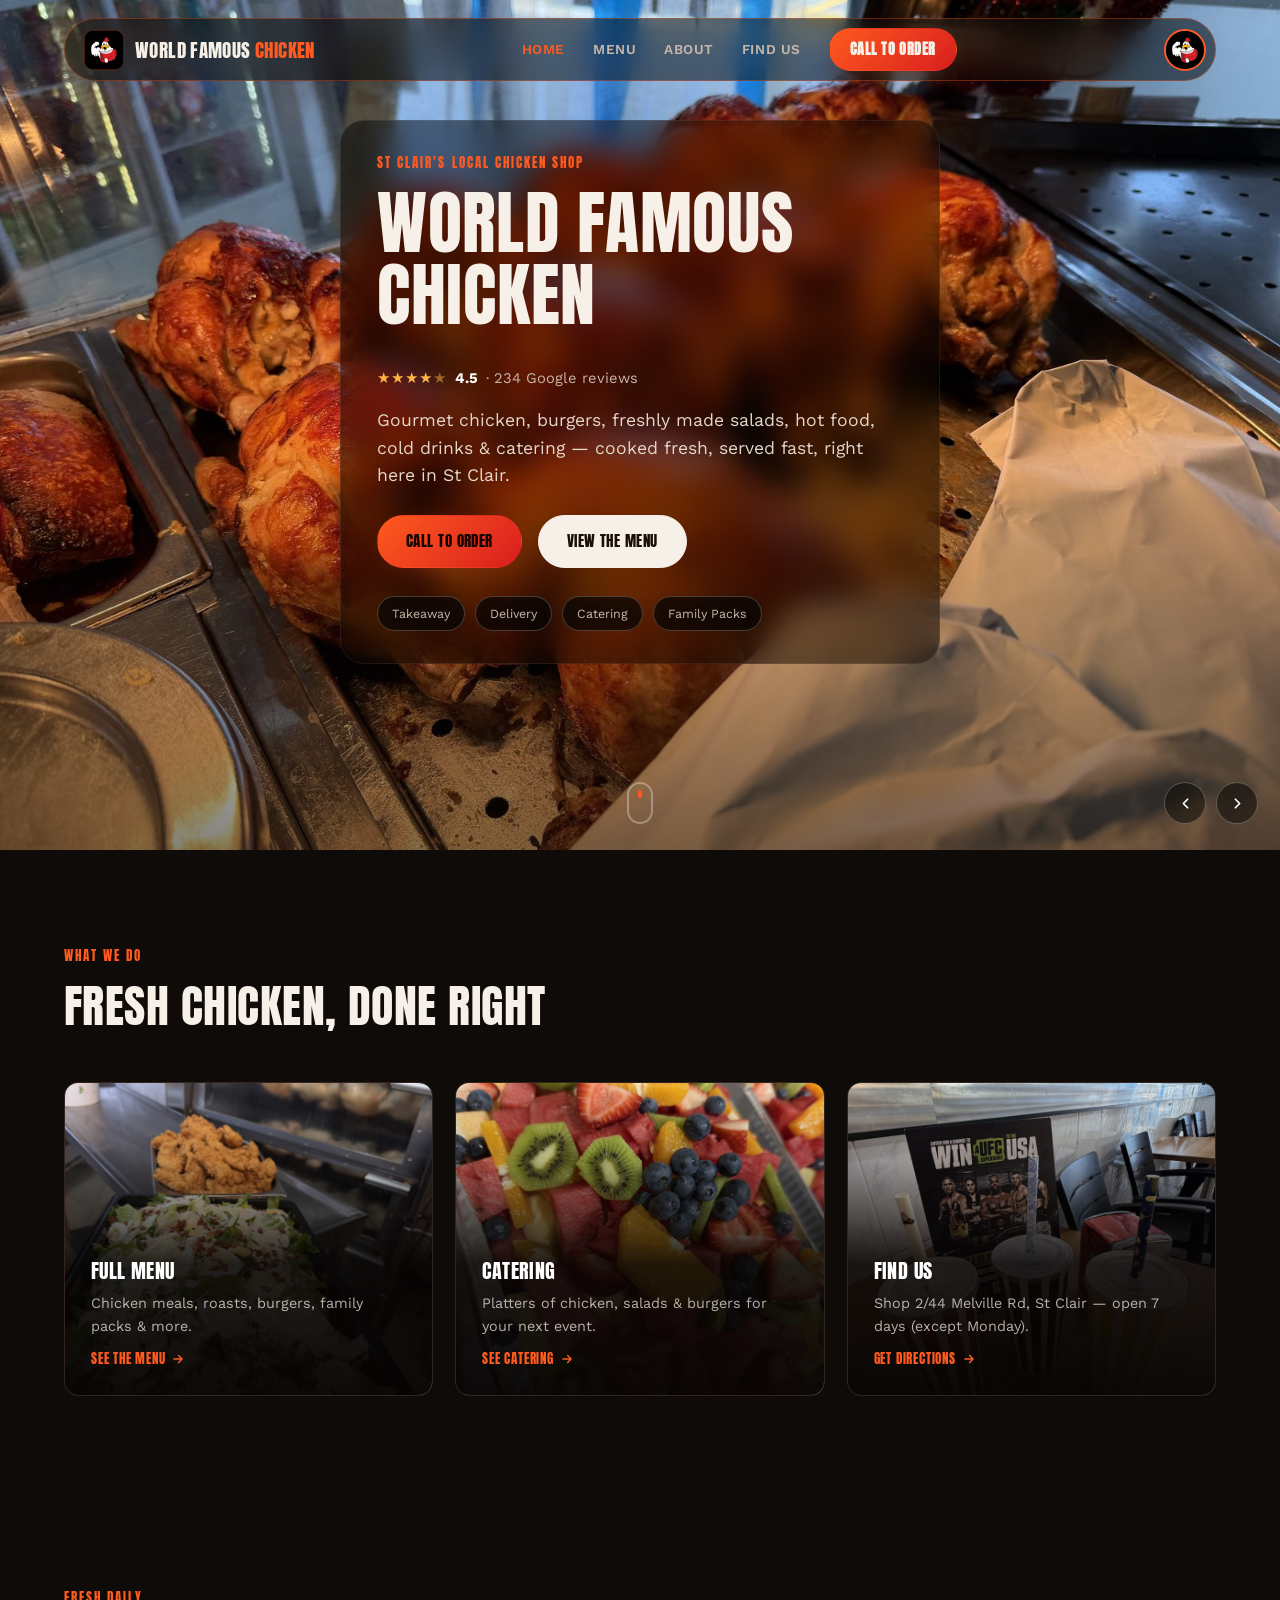
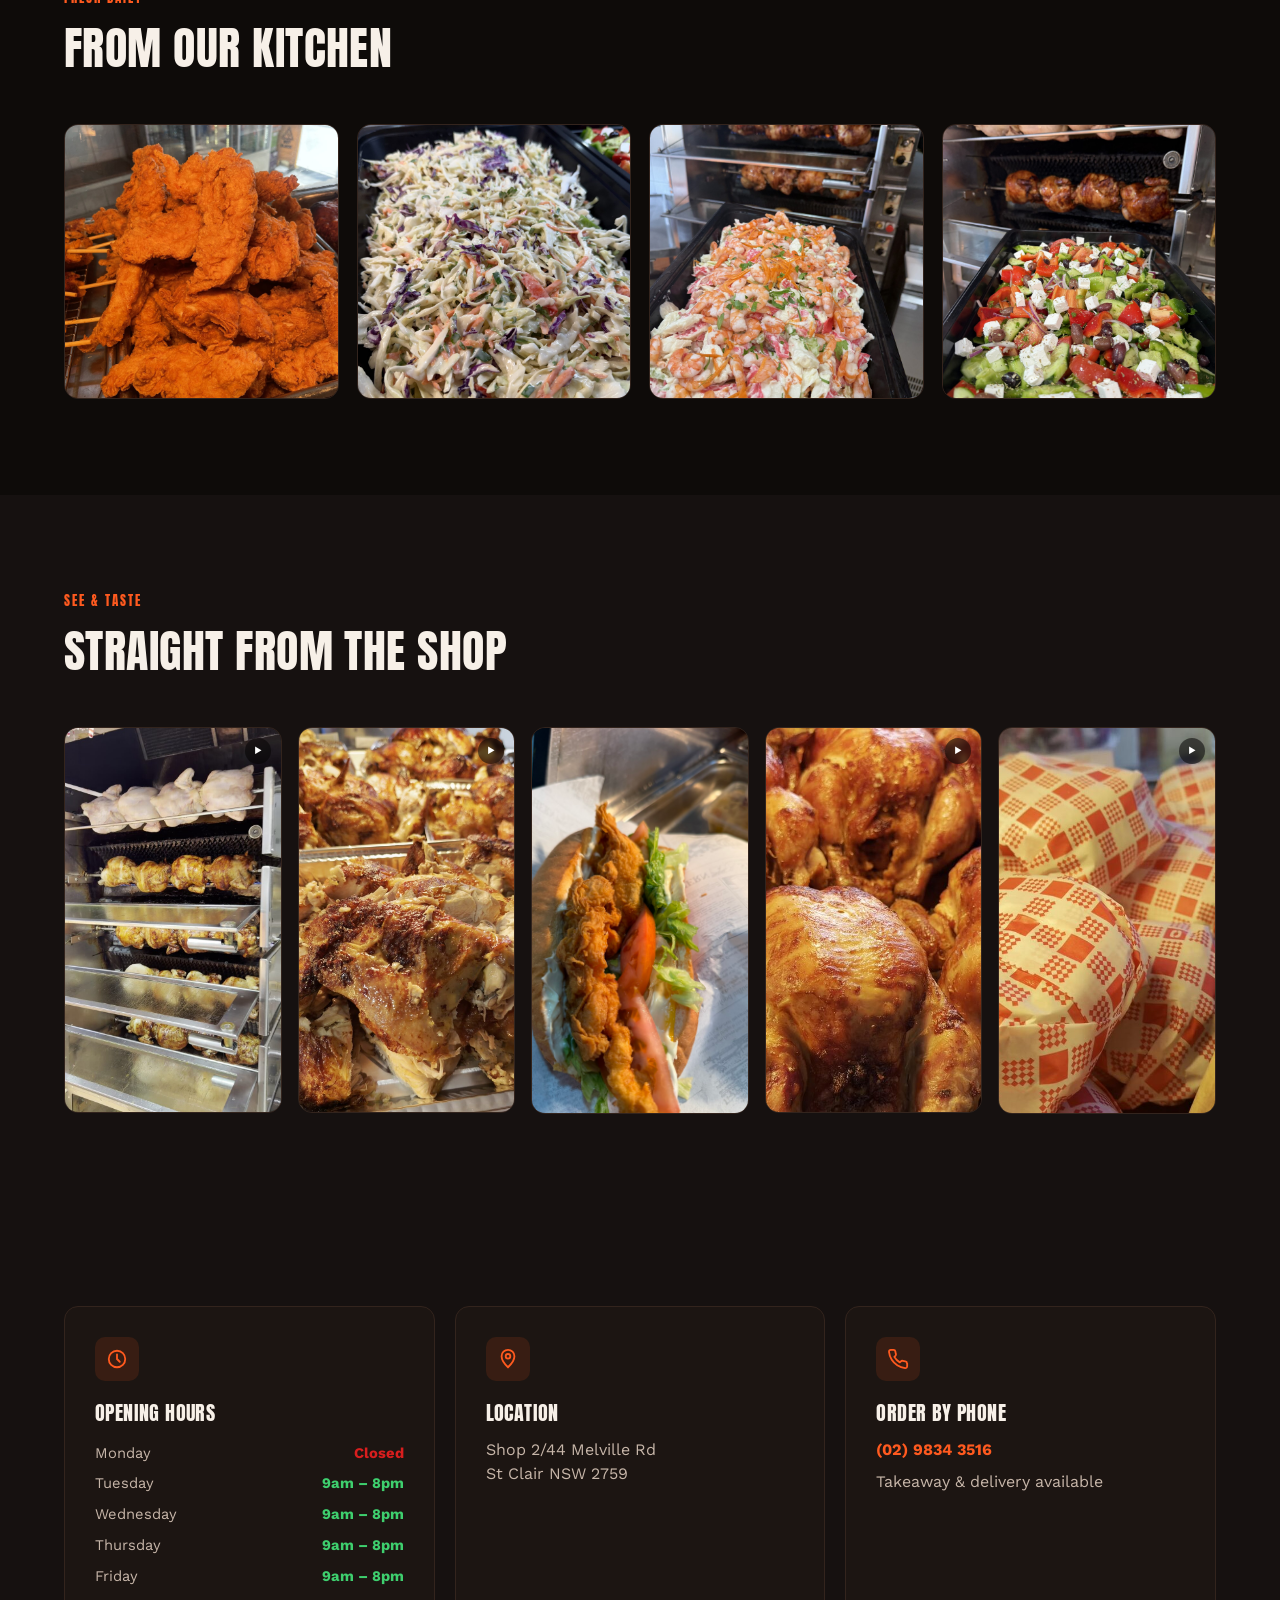
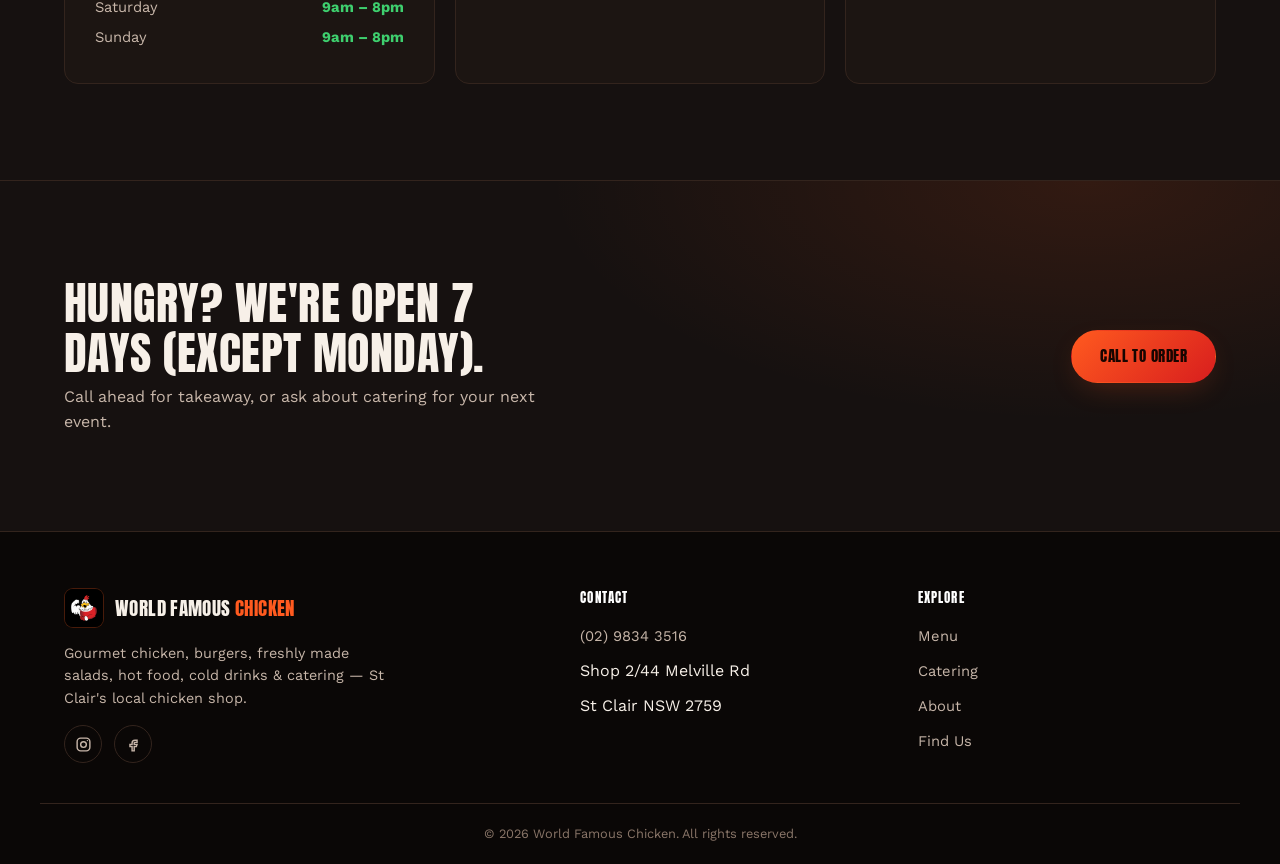
==== commit d7bc8602: "Add remaining rotisserie/roast/burger wrap videos to Gallery Rounds the home page Gallery out to 5 i" ====
--- a/index.html
+++ b/index.html
@@ -150,11 +150,23 @@
       </div>
       <div class="gallery-grid">
         <div class="gallery-item gallery-item-video reveal">
+          <video src="videos/gallery-rotisserie.mp4" poster="images/gallery-rotisserie-poster.jpg" autoplay muted loop playsinline preload="metadata" aria-label="Chickens flame grilling on the rotisserie"></video>
+          <span class="gallery-play-badge" aria-hidden="true">&#9654;</span>
+        </div>
+        <div class="gallery-item gallery-item-video reveal">
           <video src="videos/gallery-roast-tray.mp4" poster="images/gallery-roast-tray-poster.jpg" autoplay muted loop playsinline preload="metadata" aria-label="Fresh roasted chickens straight out of the oven"></video>
           <span class="gallery-play-badge" aria-hidden="true">&#9654;</span>
         </div>
         <div class="gallery-item reveal">
           <img src="images/gallery-chicken-roll.jpg" alt="Crispy chicken tender roll with fresh salad" data-fallback-label="Gallery" onerror="handleImgError(this)">
+        </div>
+        <div class="gallery-item gallery-item-video reveal">
+          <video src="videos/gallery-roast-closeup.mp4" poster="images/gallery-roast-closeup-poster.jpg" autoplay muted loop playsinline preload="metadata" aria-label="Close up of fresh roasted chickens"></video>
+          <span class="gallery-play-badge" aria-hidden="true">&#9654;</span>
+        </div>
+        <div class="gallery-item gallery-item-video reveal">
+          <video src="videos/gallery-wrapped-burgers.mp4" poster="images/gallery-wrapped-burgers-poster.jpg" autoplay muted loop playsinline preload="metadata" aria-label="Fresh burgers wrapped and ready for takeaway"></video>
+          <span class="gallery-play-badge" aria-hidden="true">&#9654;</span>
         </div>
       </div>
     </div>
